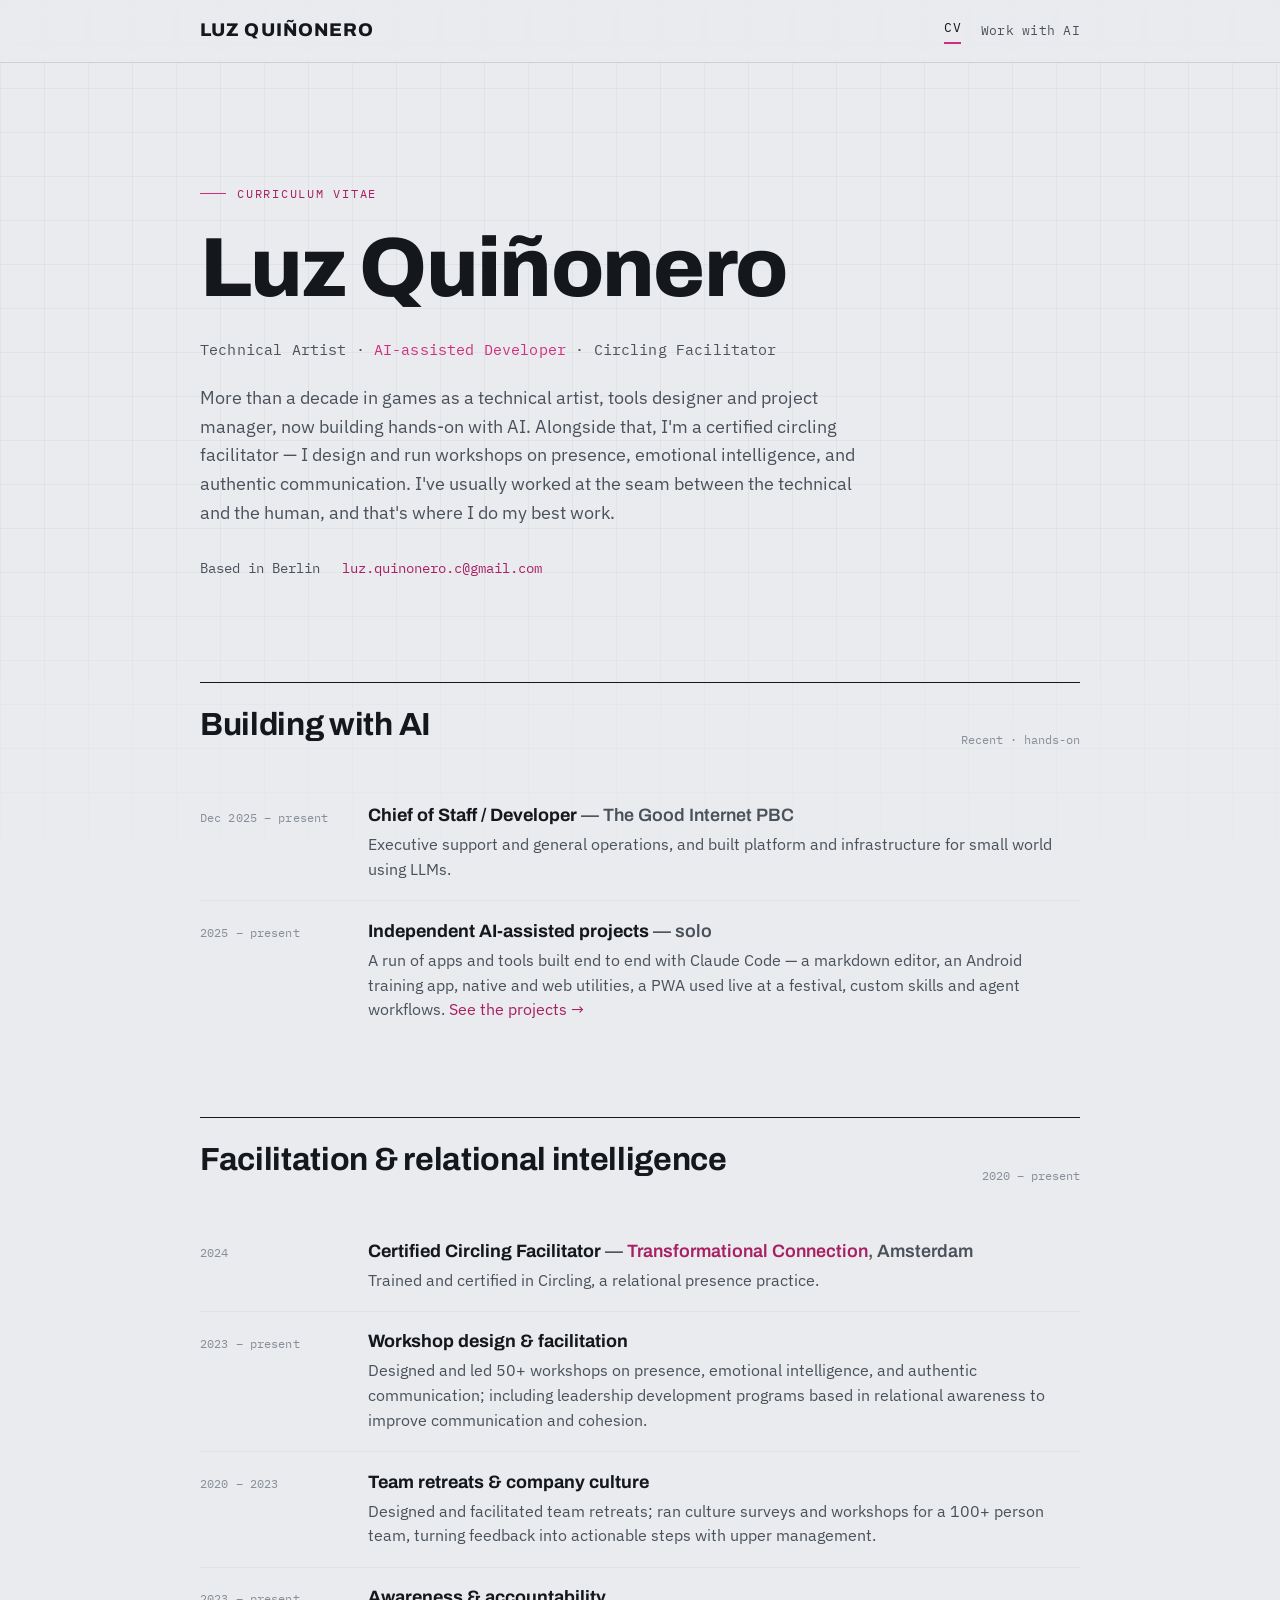
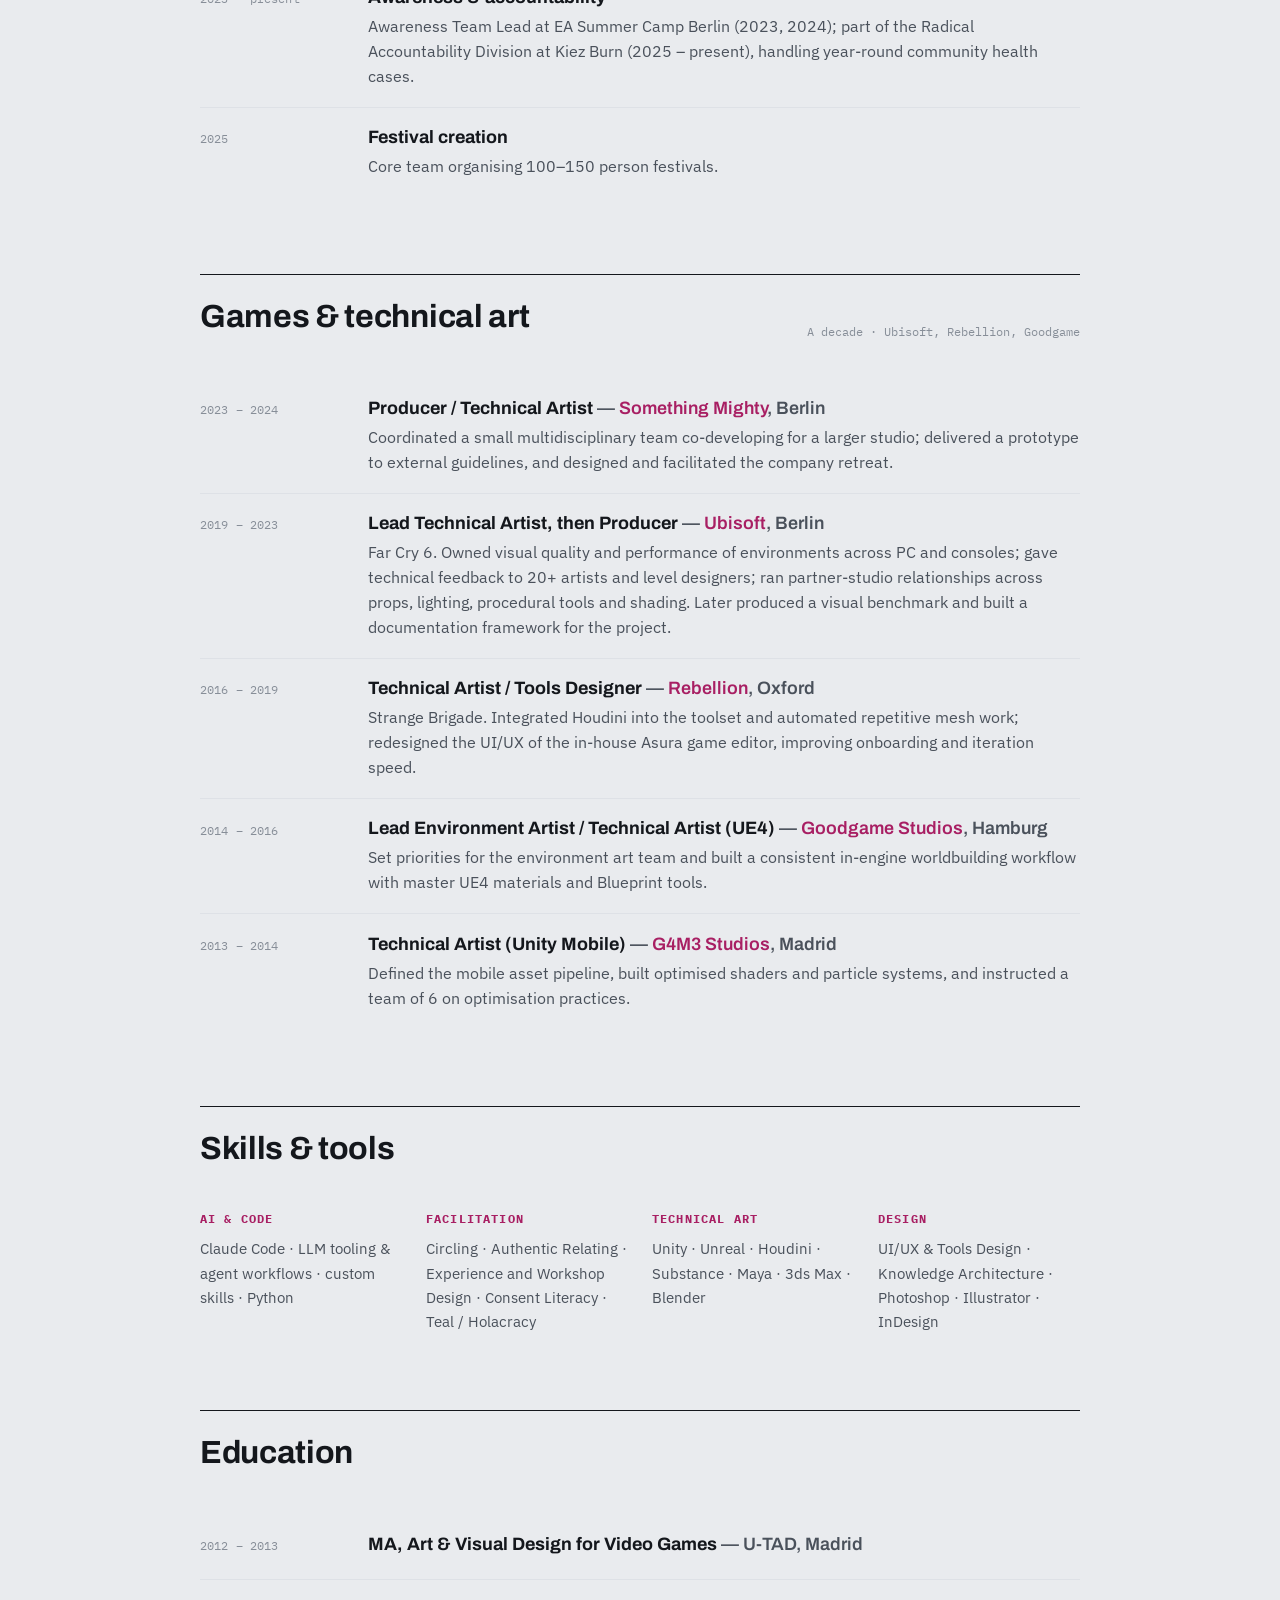
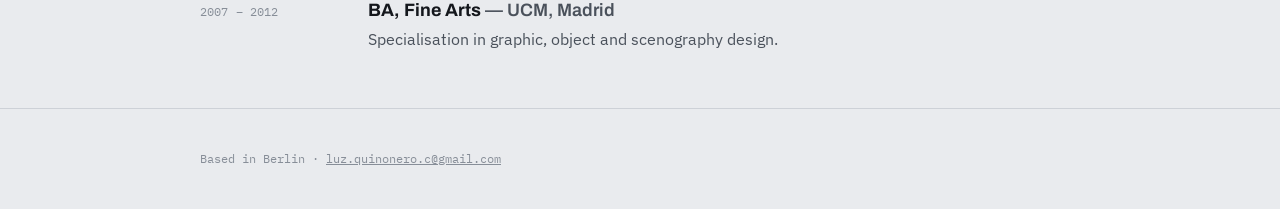
==== cv.html @ e8107a55 "CV: drop redundant hero 'See the work' link Header nav already links to the work page; keep only the" ====
<!DOCTYPE html>
<html lang="en">
<head>
  <meta charset="UTF-8" />
  <meta name="viewport" content="width=device-width, initial-scale=1.0" />
  <title>Luz Quiñonero — CV</title>
  <meta name="description" content="Luz Quiñonero — technical artist, AI-assisted developer, and circling facilitator. A decade in games, now building with AI." />
  <link rel="preconnect" href="https://fonts.googleapis.com" />
  <link rel="preconnect" href="https://fonts.gstatic.com" crossorigin />
  <link href="https://fonts.googleapis.com/css2?family=Archivo:wght@600;700;800&family=IBM+Plex+Mono:wght@400;500&family=IBM+Plex+Sans:wght@400;500;600&display=swap" rel="stylesheet" />
  <link rel="stylesheet" href="css/styles.css" />
</head>
<body class="cv-page">
  <div class="grid-overlay" aria-hidden="true"></div>

  <header class="site-header">
    <div class="wrap header-inner">
      <a class="wordmark" href="index.html">Luz Quiñonero</a>
      <nav class="nav" aria-label="Primary">
        <a href="cv.html" aria-current="page">CV</a>
        <a href="index.html">Work with AI</a>
      </nav>
    </div>
  </header>

  <main id="top">
    <!-- HERO -->
    <section class="hero wrap">
      <p class="eyebrow">Curriculum vitae</p>
      <h1 class="hero-title">Luz Quiñonero</h1>
      <p class="cv-role">
        Technical Artist · <span class="hero-accent">AI-assisted Developer</span> · Circling Facilitator
      </p>
      <p class="hero-lede">
        More than a decade in games as a technical artist, tools designer and
        project manager, now building hands-on with AI. Alongside that, I'm a
        certified circling facilitator — I design and run workshops on presence,
        emotional intelligence, and authentic communication. I've usually worked
        at the seam between the technical and the human, and that's where I do my
        best work.
      </p>
      <div class="cv-contact">
        <span>Based in Berlin</span>
        <a href="mailto:luz.quinonero.c@gmail.com">luz.quinonero.c@gmail.com</a>
      </div>
    </section>

    <!-- BUILDING WITH AI -->
    <section class="cv-section wrap">
      <div class="work-head">
        <h2 class="section-title">Building with AI</h2>
        <p class="section-note">Recent · hands-on</p>
      </div>
      <div class="cv-entries">
        <div class="cv-entry">
          <div class="cv-when">Dec 2025 – present</div>
          <div class="cv-what">
            <h3>Chief of Staff / Developer <span class="cv-org">— The Good Internet PBC</span></h3>
            <p>
              Executive support and general operations, and built platform and
              infrastructure for small world using LLMs.
            </p>
          </div>
        </div>
        <div class="cv-entry">
          <div class="cv-when">2025 – present</div>
          <div class="cv-what">
            <h3>Independent AI-assisted projects <span class="cv-org">— solo</span></h3>
            <p>
              A run of apps and tools built end to end with Claude Code — a
              markdown editor, an Android training app, native and web utilities,
              a PWA used live at a festival, custom skills and agent workflows.
              <a href="index.html">See the projects →</a>
            </p>
          </div>
        </div>
      </div>
    </section>

    <!-- FACILITATION -->
    <section class="cv-section wrap">
      <div class="work-head">
        <h2 class="section-title">Facilitation &amp; relational intelligence</h2>
        <p class="section-note">2020 – present</p>
      </div>
      <div class="cv-entries">
        <div class="cv-entry">
          <div class="cv-when">2024</div>
          <div class="cv-what">
            <h3>Certified Circling Facilitator <span class="cv-org">— <a href="https://www.transformationalconnection.com/" target="_blank" rel="noopener">Transformational Connection</a>, Amsterdam</span></h3>
            <p>Trained and certified in Circling, a relational presence practice.</p>
          </div>
        </div>
        <div class="cv-entry">
          <div class="cv-when">2023 – present</div>
          <div class="cv-what">
            <h3>Workshop design &amp; facilitation</h3>
            <p>
              Designed and led 50+ workshops on presence, emotional intelligence,
              and authentic communication; including leadership development programs
              based in relational awareness to improve communication and cohesion.
            </p>
          </div>
        </div>
        <div class="cv-entry">
          <div class="cv-when">2020 – 2023</div>
          <div class="cv-what">
            <h3>Team retreats &amp; company culture</h3>
            <p>
              Designed and facilitated team retreats; ran culture surveys and
              workshops for a 100+ person team, turning feedback into actionable
              steps with upper management.
            </p>
          </div>
        </div>
        <div class="cv-entry">
          <div class="cv-when">2023 – present</div>
          <div class="cv-what">
            <h3>Awareness &amp; accountability</h3>
            <p>
              Awareness Team Lead at EA Summer Camp Berlin (2023, 2024); part of
              the Radical Accountability Division at Kiez Burn (2025 – present),
              handling year-round community health cases.
            </p>
          </div>
        </div>
        <div class="cv-entry">
          <div class="cv-when">2025</div>
          <div class="cv-what">
            <h3>Festival creation</h3>
            <p>Core team organising 100–150 person festivals.</p>
          </div>
        </div>
      </div>
    </section>

    <!-- GAMES & TECHNICAL ART -->
    <section class="cv-section wrap">
      <div class="work-head">
        <h2 class="section-title">Games &amp; technical art</h2>
        <p class="section-note">A decade · Ubisoft, Rebellion, Goodgame</p>
      </div>
      <div class="cv-entries">
        <div class="cv-entry">
          <div class="cv-when">2023 – 2024</div>
          <div class="cv-what">
            <h3>Producer / Technical Artist <span class="cv-org">— <a href="https://www.somethingmighty.com/" target="_blank" rel="noopener">Something Mighty</a>, Berlin</span></h3>
            <p>
              Coordinated a small multidisciplinary team co-developing for a larger
              studio; delivered a prototype to external guidelines, and designed and
              facilitated the company retreat.
            </p>
          </div>
        </div>
        <div class="cv-entry">
          <div class="cv-when">2019 – 2023</div>
          <div class="cv-what">
            <h3>Lead Technical Artist, then Producer <span class="cv-org">— <a href="https://www.ubisoft.com/de-de/company/careers/locations/germany/berlin" target="_blank" rel="noopener">Ubisoft</a>, Berlin</span></h3>
            <p>
              Far Cry 6. Owned visual quality and performance of environments across
              PC and consoles; gave technical feedback to 20+ artists and level
              designers; ran partner-studio relationships across props, lighting,
              procedural tools and shading. Later produced a visual benchmark and
              built a documentation framework for the project.
            </p>
          </div>
        </div>
        <div class="cv-entry">
          <div class="cv-when">2016 – 2019</div>
          <div class="cv-what">
            <h3>Technical Artist / Tools Designer <span class="cv-org">— <a href="https://rebellion.com/" target="_blank" rel="noopener">Rebellion</a>, Oxford</span></h3>
            <p>
              Strange Brigade. Integrated Houdini into the toolset and automated
              repetitive mesh work; redesigned the UI/UX of the in-house Asura game
              editor, improving onboarding and iteration speed.
            </p>
          </div>
        </div>
        <div class="cv-entry">
          <div class="cv-when">2014 – 2016</div>
          <div class="cv-what">
            <h3>Lead Environment Artist / Technical Artist (UE4) <span class="cv-org">— <a href="https://goodgamestudios.com/" target="_blank" rel="noopener">Goodgame Studios</a>, Hamburg</span></h3>
            <p>
              Set priorities for the environment art team and built a consistent
              in-engine worldbuilding workflow with master UE4 materials and
              Blueprint tools.
            </p>
          </div>
        </div>
        <div class="cv-entry">
          <div class="cv-when">2013 – 2014</div>
          <div class="cv-what">
            <h3>Technical Artist (Unity Mobile) <span class="cv-org">— <a href="https://www.youtube.com/user/G4M3Studios" target="_blank" rel="noopener">G4M3 Studios</a>, Madrid</span></h3>
            <p>
              Defined the mobile asset pipeline, built optimised shaders and particle
              systems, and instructed a team of 6 on optimisation practices.
            </p>
          </div>
        </div>
      </div>
    </section>

    <!-- SKILLS -->
    <section class="cv-section wrap">
      <div class="work-head">
        <h2 class="section-title">Skills &amp; tools</h2>
      </div>
      <div class="cv-skills">
        <div class="cv-skill">
          <h4>AI &amp; code</h4>
          <p>Claude Code · LLM tooling &amp; agent workflows · custom skills · Python</p>
        </div>
        <div class="cv-skill">
          <h4>Facilitation</h4>
          <p>Circling · Authentic Relating · Experience and Workshop Design · Consent Literacy · Teal / Holacracy</p>
        </div>
        <div class="cv-skill">
          <h4>Technical art</h4>
          <p>Unity · Unreal · Houdini · Substance · Maya · 3ds Max · Blender</p>
        </div>
        <div class="cv-skill">
          <h4>Design</h4>
          <p>UI/UX &amp; Tools Design · Knowledge Architecture · Photoshop · Illustrator · InDesign</p>
        </div>
      </div>
    </section>

    <!-- EDUCATION -->
    <section class="cv-section wrap">
      <div class="work-head">
        <h2 class="section-title">Education</h2>
      </div>
      <div class="cv-entries">
        <div class="cv-entry">
          <div class="cv-when">2012 – 2013</div>
          <div class="cv-what">
            <h3>MA, Art &amp; Visual Design for Video Games <span class="cv-org">— U-TAD, Madrid</span></h3>
          </div>
        </div>
        <div class="cv-entry">
          <div class="cv-when">2007 – 2012</div>
          <div class="cv-what">
            <h3>BA, Fine Arts <span class="cv-org">— UCM, Madrid</span></h3>
            <p>Specialisation in graphic, object and scenography design.</p>
          </div>
        </div>
      </div>
    </section>
  </main>

  <footer class="site-footer">
    <div class="wrap footer-inner">
      <p>Based in Berlin · <a href="mailto:luz.quinonero.c@gmail.com">luz.quinonero.c@gmail.com</a></p>
    </div>
  </footer>
</body>
</html>
---- css/styles.css ----
/* =========================================================
   Luz — AI-assisted projects portfolio
   Direction: "Workbench / Viewport"
   Signature: missing-texture checkerboard = screenshot not loaded
   ========================================================= */

:root {
  /* Palette — cool graphite + paper, tamed viewport magenta */
  --canvas:      #E9EBEE;  /* cool light gray, deliberately not cream */
  --panel:       #FFFFFF;
  --ink:         #14171C;  /* near-black graphite */
  --ink-soft:    #4A515B;
  --ink-faint:   #878E98;
  --line:        #CDD1D7;
  --line-soft:   #DEE1E6;

  --accent:      #CF2E7F;  /* viewport / missing-texture magenta, tamed */
  --accent-deep: #A81F63;
  --teal:        #0E8F86;  /* channel-debug teal, used sparingly */
  --amber:       #B06A00;

  /* Missing-texture checker tones */
  --checker-a:   #14171C;
  --checker-b:   #CF2E7F;
  --checker-a2:  #14171C;
  --checker-b2:  #0E8F86;

  /* Type */
  --display: "Archivo", system-ui, sans-serif;
  --body:    "IBM Plex Sans", system-ui, sans-serif;
  --mono:    "IBM Plex Mono", ui-monospace, monospace;

  --maxw: 1200px;
  --gap: clamp(1.25rem, 3vw, 2.25rem);
}

/* ---------- reset-ish ---------- */
*, *::before, *::after { box-sizing: border-box; }
html { -webkit-text-size-adjust: 100%; }
body {
  margin: 0;
  background: var(--canvas);
  color: var(--ink);
  font-family: var(--body);
  font-size: 17px;
  line-height: 1.6;
  -webkit-font-smoothing: antialiased;
  text-rendering: optimizeLegibility;
  position: relative;
}
img { max-width: 100%; display: block; }
a { color: inherit; }

.wrap { width: min(100% - 2.5rem, var(--maxw)); margin-inline: auto; }

/* ---------- cross-page view transitions (L2 width morph) ---------- */
@view-transition { navigation: auto; }

/* <main> carries the content-column width (1200 Showcase / 880 CV) so the
   layout narrows between pages. We morph the header row and the hero — both
   modest, in-viewport elements — rather than the page-tall <main>, whose
   oversized snapshot causes a flash. Everything else cross-fades. */
main {
  width: min(100% - 2.5rem, var(--maxw));
  margin-inline: auto;
}
main .wrap { width: 100%; }
.header-inner { view-transition-name: header-inner; }
.hero { view-transition-name: hero; }

::view-transition-group(hero),
::view-transition-group(header-inner) {
  animation-duration: 0.5s;
  animation-timing-function: cubic-bezier(0.22, 0.61, 0.36, 1);
}
::view-transition-old(root),
::view-transition-new(root) { animation-duration: 0.5s; }

@media (prefers-reduced-motion: reduce) {
  ::view-transition-group(*),
  ::view-transition-old(*),
  ::view-transition-new(*) { animation: none !important; }
}

/* Faint blueprint grid behind everything */
.grid-overlay {
  position: fixed;
  inset: 0;
  pointer-events: none;
  z-index: 0;
  background-image:
    linear-gradient(to right, rgba(20,23,28,0.035) 1px, transparent 1px),
    linear-gradient(to bottom, rgba(20,23,28,0.035) 1px, transparent 1px);
  background-size: 44px 44px;
  mask-image: linear-gradient(to bottom, black, black 60%, transparent);
}
body > * { position: relative; z-index: 1; }

/* ---------- header ---------- */
.site-header {
  border-bottom: 1px solid var(--line);
  background: color-mix(in srgb, var(--canvas) 82%, transparent);
  backdrop-filter: blur(6px);
  position: sticky; top: 0; z-index: 50;
}
.header-inner {
  display: flex; align-items: center; justify-content: space-between;
  height: 62px;
}
.wordmark {
  display: inline-flex; align-items: center; gap: 0.55rem;
  font-family: var(--display); font-weight: 800; font-size: 1.15rem;
  letter-spacing: 0.06em; text-transform: uppercase; text-decoration: none;
}
.nav { display: flex; align-items: center; gap: 1.25rem; }
.nav a {
  font-family: var(--mono); font-size: 0.8rem; text-decoration: none;
  color: var(--ink-soft); letter-spacing: 0.02em;
}
.nav a:hover { color: var(--accent); }
.nav a[aria-current="page"] {
  color: var(--ink);
  border-bottom: 2px solid var(--accent);
  padding-bottom: 3px;
}
.nav-meta {
  font-family: var(--mono); font-size: 0.72rem; color: var(--ink-faint);
  border-left: 1px solid var(--line); padding-left: 1.25rem;
}

/* ---------- hero ---------- */
.hero { padding: clamp(3.5rem, 9vw, 7rem) 0 clamp(2.5rem, 6vw, 4rem); }
.eyebrow {
  font-family: var(--mono); font-size: 0.78rem; letter-spacing: 0.14em;
  text-transform: uppercase; color: var(--accent-deep);
  margin: 0 0 1.4rem;
  display: inline-flex; align-items: center;
}
.eyebrow::before {
  content: ""; width: 26px; height: 1px; background: var(--accent);
  margin-right: 0.7rem;
}
.hero-title {
  font-family: var(--display); font-weight: 800;
  font-size: clamp(2.6rem, 7.5vw, 5.25rem);
  line-height: 1.02; letter-spacing: -0.02em;
  margin: 0 0 1.6rem; max-width: 16ch;
}
.hero-accent { color: var(--accent); }
.hero-lede {
  max-width: 60ch; font-size: 1.12rem; color: var(--ink-soft);
  margin: 0;
}

/* ---------- work section ---------- */
.work { padding: clamp(2rem, 5vw, 3.5rem) 0 clamp(4rem, 9vw, 7rem); }
.work-head {
  display: flex; align-items: flex-end; justify-content: space-between;
  gap: 1rem; flex-wrap: wrap;
  border-top: 1px solid var(--ink); padding-top: 1rem; margin-bottom: 2.25rem;
}
.cards + .work-head,
.cards--wide + .work-head { margin-top: clamp(3rem, 6vw, 5rem); }
.section-title {
  font-family: var(--display); font-weight: 700;
  font-size: clamp(1.5rem, 3vw, 2rem); letter-spacing: -0.01em; margin: 0;
}
.section-note {
  font-family: var(--mono); font-size: 0.74rem; color: var(--ink-faint);
  display: inline-flex; align-items: center; gap: 0.5rem; margin: 0;
}
.cards {
  display: grid;
  grid-template-columns: repeat(auto-fill, minmax(300px, 1fr));
  gap: var(--gap);
}

/* ---------- card ---------- */
.card {
  background: var(--panel);
  border: 1px solid var(--line);
  border-radius: 10px;
  overflow: hidden;
  display: flex; flex-direction: column;
  transition: transform 160ms ease, box-shadow 160ms ease, border-color 160ms ease;
}
.card:hover {
  transform: translateY(-3px);
  border-color: var(--accent);
  box-shadow: 0 14px 34px -18px rgba(20,23,28,0.4);
}

/* Missing-texture placeholder = the signature */
.card-media {
  position: relative;
  display: block; aspect-ratio: 16 / 10; text-decoration: none;
  background:
    repeating-conic-gradient(var(--checker-a) 0% 25%, var(--checker-b) 0% 50%)
    50% / 46px 46px;
  border-bottom: 1px solid var(--line);
}
.card-media.media--alt {
  background:
    repeating-conic-gradient(var(--checker-a2) 0% 25%, var(--checker-b2) 0% 50%)
    50% / 46px 46px;
}
/* real media sits over the checker fallback, cropped to a uniform frame */
.card-video {
  position: absolute; inset: 0;
  width: 100%; height: 100%;
  object-fit: cover; object-position: center top;
  display: block; background: var(--ink);
}
.card-index {
  position: absolute; top: 0.7rem; left: 0.85rem;
  font-family: var(--mono); font-size: 0.85rem; font-weight: 500;
  color: #fff; background: rgba(20,23,28,0.55);
  padding: 0.15rem 0.5rem; border-radius: 4px; letter-spacing: 0.05em;
  backdrop-filter: blur(2px);
}
/* ---- passcode-gated walkthrough (public screenshot + on-demand unlock) ---- */
.gate-trigger {
  position: absolute; z-index: 3; bottom: 0.7rem; right: 0.85rem;
  display: inline-flex; align-items: center; gap: 0.35rem;
  font-family: var(--mono); font-size: 0.68rem; letter-spacing: 0.04em;
  color: #fff; background: rgba(20, 23, 28, 0.68); cursor: pointer;
  border: 1px solid rgba(255, 255, 255, 0.25); border-radius: 999px;
  padding: 0.3rem 0.62rem;
}
.gate-trigger:hover { background: var(--accent); border-color: transparent; }
.gate-trigger[hidden] { display: none; }
.card-media.gate-open::before {
  content: ""; position: absolute; inset: 0; z-index: 2;
  background: rgba(20, 23, 28, 0.74); backdrop-filter: blur(2px);
}
.gate-form {
  position: absolute; inset: 0; z-index: 3;
  display: flex; flex-direction: column; align-items: center; justify-content: center;
  gap: 0.55rem; padding: 1rem; text-align: center;
}
.gate-form[hidden] { display: none; }
.gate-label {
  font-family: var(--mono); font-size: 0.7rem; letter-spacing: 0.12em;
  text-transform: uppercase; color: #fff;
}
.gate-row { display: flex; gap: 0.4rem; }
.gate-input {
  font-family: var(--mono); font-size: 0.85rem;
  padding: 0.5rem 0.6rem; width: 148px;
  border: 1px solid rgba(255, 255, 255, 0.45); border-radius: 6px;
  background: rgba(255, 255, 255, 0.95); color: var(--ink);
}
.gate-input:focus-visible { outline: 2px solid var(--accent); outline-offset: 2px; }
.gate-btn {
  font-family: var(--mono); font-size: 0.72rem; letter-spacing: 0.06em;
  text-transform: uppercase; cursor: pointer;
  padding: 0.5rem 0.75rem; border: 0; border-radius: 6px;
  background: var(--accent); color: #fff;
}
.gate-btn:hover { background: var(--accent-deep); }
.gate-form.is-busy { opacity: 0.6; pointer-events: none; }
.gate-error {
  margin: 0; min-height: 1em;
  font-family: var(--mono); font-size: 0.7rem; color: #ffd3e4;
}

.card-body {
  padding: 1.35rem 1.4rem 1.5rem;
  display: flex; flex-direction: column; gap: 0.9rem; flex: 1;
}
.card-titlerow {
  display: flex; align-items: baseline; justify-content: space-between; gap: 0.75rem;
}
.card-title {
  font-family: var(--display); font-weight: 700; font-size: 1.4rem;
  letter-spacing: -0.01em; margin: 0;
}
.card-problem { margin: 0; color: var(--ink-soft); font-size: 0.98rem; }

/* status tag */
.status {
  font-family: var(--mono); font-size: 0.66rem; text-transform: uppercase;
  letter-spacing: 0.08em; white-space: nowrap;
  padding: 0.22rem 0.5rem; border-radius: 999px; border: 1px solid;
}
.status--shipped  { color: var(--teal);   border-color: color-mix(in srgb, var(--teal) 45%, transparent); background: color-mix(in srgb, var(--teal) 8%, transparent); }
.status--active   { color: var(--accent); border-color: color-mix(in srgb, var(--accent) 45%, transparent); background: color-mix(in srgb, var(--accent) 8%, transparent); }
.status--archived { color: var(--ink-faint); border-color: var(--line); background: transparent; }

/* spec sheet */
.specsheet {
  margin: 0.15rem 0 0; padding: 0.9rem 0 0; border-top: 1px solid var(--line-soft);
  display: grid; gap: 0.5rem;
}
.specsheet > div {
  display: grid; grid-template-columns: 5.5rem 1fr; gap: 0.75rem; align-items: baseline;
}
.specsheet dt {
  font-family: var(--mono); font-size: 0.68rem; text-transform: uppercase;
  letter-spacing: 0.08em; color: var(--ink-faint);
}
.specsheet dd {
  margin: 0; font-size: 0.9rem; color: var(--ink);
  font-family: var(--mono); font-weight: 400;
}
.specsheet a { color: var(--accent-deep); text-decoration: none; font-weight: 500; }
.specsheet a:hover { text-decoration: underline; }
.muted { color: var(--ink-faint); }

/* AI note — the differentiator field */
.ai-note {
  margin: auto 0 0; padding: 1rem 1.1rem;
  background: color-mix(in srgb, var(--accent) 5%, var(--panel));
  border: 1px solid color-mix(in srgb, var(--accent) 22%, transparent);
  border-radius: 8px; font-size: 0.9rem; color: var(--ink-soft);
}
.ai-label {
  display: block; font-family: var(--mono); font-size: 0.66rem;
  text-transform: uppercase; letter-spacing: 0.1em; color: var(--accent-deep);
  margin-bottom: 0.4rem;
}

/* ---------- footer ---------- */
.site-footer { border-top: 1px solid var(--line); padding: 2.5rem 0; }
.footer-inner {
  display: flex; align-items: center; gap: 0.85rem;
  font-family: var(--mono); font-size: 0.78rem; color: var(--ink-faint);
}
.footer-inner p { margin: 0; }

/* ---------- closing catch-all card ---------- */
.card--more {
  grid-column: span 2;
  align-self: start;
  background: color-mix(in srgb, var(--accent) 6%, var(--panel));
  border-color: color-mix(in srgb, var(--accent) 28%, transparent);
}
@media (max-width: 700px) { .card--more { grid-column: auto; } }
.card--more:hover { transform: none; box-shadow: none; border-color: color-mix(in srgb, var(--accent) 28%, transparent); }
.more-inner {
  padding: clamp(1.6rem, 4vw, 2.5rem);
  display: grid; grid-template-columns: minmax(180px, 0.85fr) 2fr;
  gap: clamp(1rem, 3.5vw, 3rem); align-items: center;
}
.more-head { display: flex; align-items: center; gap: 0.7rem; }
.more-text {
  margin: 0; max-width: 62ch;
  font-size: 1.05rem; color: var(--ink-soft);
}
.more-text > * { margin: 0; }
.more-lead { margin-bottom: 0.8rem; }
.more-list {
  list-style: none; padding: 0; margin: 0 0 0.8rem;
  display: grid; gap: 0.4rem;
}
.more-list li {
  position: relative; padding-left: 1.15rem;
  color: var(--ink); font-weight: 500;
}
.more-list li::before {
  content: ""; position: absolute; left: 0; top: 0.6em;
  width: 6px; height: 6px; border-radius: 2px; background: var(--accent);
}
.more-listlabel { margin-bottom: 0.6rem; color: var(--ink-soft); }
@media (max-width: 680px) {
  .more-inner { grid-template-columns: 1fr; gap: 1.1rem; }
}

/* ---------- wide (horizontal) card variant — trial page ---------- */
.cards--wide { display: flex; flex-direction: column; gap: clamp(1.5rem, 3vw, 2.5rem); }
.wcard {
  background: var(--panel); border: 1px solid var(--line); border-radius: 12px;
  overflow: hidden; min-height: 340px;
  display: grid; grid-template-columns: 1fr 1.9fr; align-items: stretch;
  transition: border-color 160ms ease, box-shadow 160ms ease;
}
.wcard:hover { border-color: var(--accent); box-shadow: 0 16px 40px -20px rgba(20,23,28,0.42); }
.wcard:nth-child(even) { grid-template-columns: 1.9fr 1fr; }
.wcard:nth-child(even) .card-media { order: -1; }
.wcard-body {
  padding: clamp(1.5rem, 3vw, 2.6rem);
  display: flex; flex-direction: column; gap: 0.9rem; justify-content: center;
}
.wcard .card-media { aspect-ratio: auto; height: 100%; border: 0; border-radius: 0; }
.wcard .ai-note { margin: 0.4rem 0 0; }
/* bigger walkthrough/video button in the wide layout */
.wcard .gate-trigger {
  font-size: 0.82rem; letter-spacing: 0.05em;
  padding: 0.6rem 1rem; gap: 0.5rem; border-radius: 8px;
}
.wcard .gate-trigger svg { width: 15px; height: 15px; }
.cards--wide .card--more { align-self: stretch; grid-column: auto; }

@media (max-width: 820px) {
  .wcard, .wcard:nth-child(even) { grid-template-columns: 1fr; min-height: 0; }
  .wcard .card-media,
  .wcard:nth-child(even) .card-media { order: -1; aspect-ratio: 16 / 10; height: auto; }
}

/* ---------- click-to-enlarge affordance ---------- */
.card-media[role="button"] { cursor: zoom-in; }
.card--gated .card-media { cursor: zoom-in; }
.card-media[role="button"]:focus-visible {
  outline: 2px solid var(--accent); outline-offset: 2px;
}
.card-media[role="button"]::after,
.card--gated .card-media::after {
  content: "\2922"; /* ⤢ enlarge */
  position: absolute; top: 0.6rem; right: 0.72rem; z-index: 3;
  width: 1.55rem; height: 1.55rem; border-radius: 5px;
  display: flex; align-items: center; justify-content: center;
  font-size: 0.95rem; line-height: 1;
  color: #fff; background: rgba(20, 23, 28, 0.55);
  opacity: 0; transition: opacity 0.15s ease; pointer-events: none;
}
.card:hover .card-media::after,
.card-media[role="button"]:focus-visible::after { opacity: 1; }
.card-media.gate-open::after { opacity: 0; }

/* ---------- lightbox ---------- */
.lightbox {
  position: fixed; inset: 0; z-index: 200;
  display: flex; align-items: center; justify-content: center;
  padding: clamp(1rem, 4vw, 3rem);
  background: rgba(12, 14, 18, 0.9); backdrop-filter: blur(4px);
}
.lightbox[hidden] { display: none; }
.lightbox-stage {
  max-width: min(1100px, 94vw); max-height: 88vh; display: flex;
}
.lightbox-stage video, .lightbox-stage img {
  max-width: 100%; max-height: 88vh;
  border-radius: 8px; background: #000;
  box-shadow: 0 30px 80px -20px rgba(0, 0, 0, 0.6);
}
.lightbox-close {
  position: absolute; top: 1rem; right: 1rem;
  width: 2.6rem; height: 2.6rem;
  display: flex; align-items: center; justify-content: center;
  border: 0; border-radius: 50%; cursor: pointer;
  background: rgba(255, 255, 255, 0.12); color: #fff;
}
.lightbox-close:hover { background: var(--accent); }
.lightbox-close:focus-visible { outline: 2px solid #fff; outline-offset: 2px; }

/* ---------- CV page ---------- */
/* Narrower content column for readable line length (document-style). */
.cv-page { --maxw: 880px; }
.cv-role {
  font-family: var(--mono); font-size: 0.95rem; color: var(--ink-soft);
  letter-spacing: 0.01em; margin: 0 0 1.4rem;
}
.cv-contact {
  display: flex; flex-wrap: wrap; gap: 0.6rem 1.4rem; margin-top: 1.9rem;
  font-family: var(--mono); font-size: 0.85rem; color: var(--ink-soft);
}
.cv-contact a { color: var(--accent-deep); text-decoration: none; }
.cv-contact a:hover { text-decoration: underline; }

.cv-section { padding: clamp(1.4rem, 3vw, 2.4rem) 0; }
.cv-entries { display: flex; flex-direction: column; }
.cv-entry {
  display: grid; grid-template-columns: 9rem 1fr; gap: 1.5rem;
  padding: 1.15rem 0; border-top: 1px solid var(--line-soft);
}
.cv-entry:first-child { border-top: 0; }
.cv-when {
  font-family: var(--mono); font-size: 0.78rem; color: var(--ink-faint);
  padding-top: 0.2rem; letter-spacing: 0.01em;
}
.cv-what h3 {
  font-family: var(--display); font-weight: 700; font-size: 1.12rem;
  margin: 0 0 0.35rem; line-height: 1.25;
}
.cv-org { color: var(--ink-soft); font-weight: 600; }
.cv-what p { margin: 0; color: var(--ink-soft); font-size: 0.97rem; }
.cv-what a { color: var(--accent-deep); text-decoration: none; white-space: nowrap; }
.cv-what a:hover { text-decoration: underline; }

.cv-skills {
  display: grid; grid-template-columns: repeat(auto-fit, minmax(170px, 1fr));
  gap: 1.5rem;
}
.cv-skill h4 {
  font-family: var(--mono); font-size: 0.72rem; text-transform: uppercase;
  letter-spacing: 0.1em; color: var(--accent-deep); margin: 0 0 0.5rem;
}
.cv-skill p { margin: 0; color: var(--ink-soft); font-size: 0.95rem; }

@media (max-width: 620px) {
  .cv-entry { grid-template-columns: 1fr; gap: 0.3rem; }
  .cv-when { padding-top: 0; }
}

/* ---------- responsive ---------- */
@media (max-width: 760px) {
  .nav-meta { display: none; }
}
@media (max-width: 480px) {
  body { font-size: 16px; }
  .cards { grid-template-columns: 1fr; }
}

/* ---------- a11y ---------- */
a:focus-visible, .card-media:focus-visible {
  outline: 2px solid var(--accent); outline-offset: 3px; border-radius: 4px;
}
@media (prefers-reduced-motion: reduce) {
  * { transition: none !important; scroll-behavior: auto !important; }
}
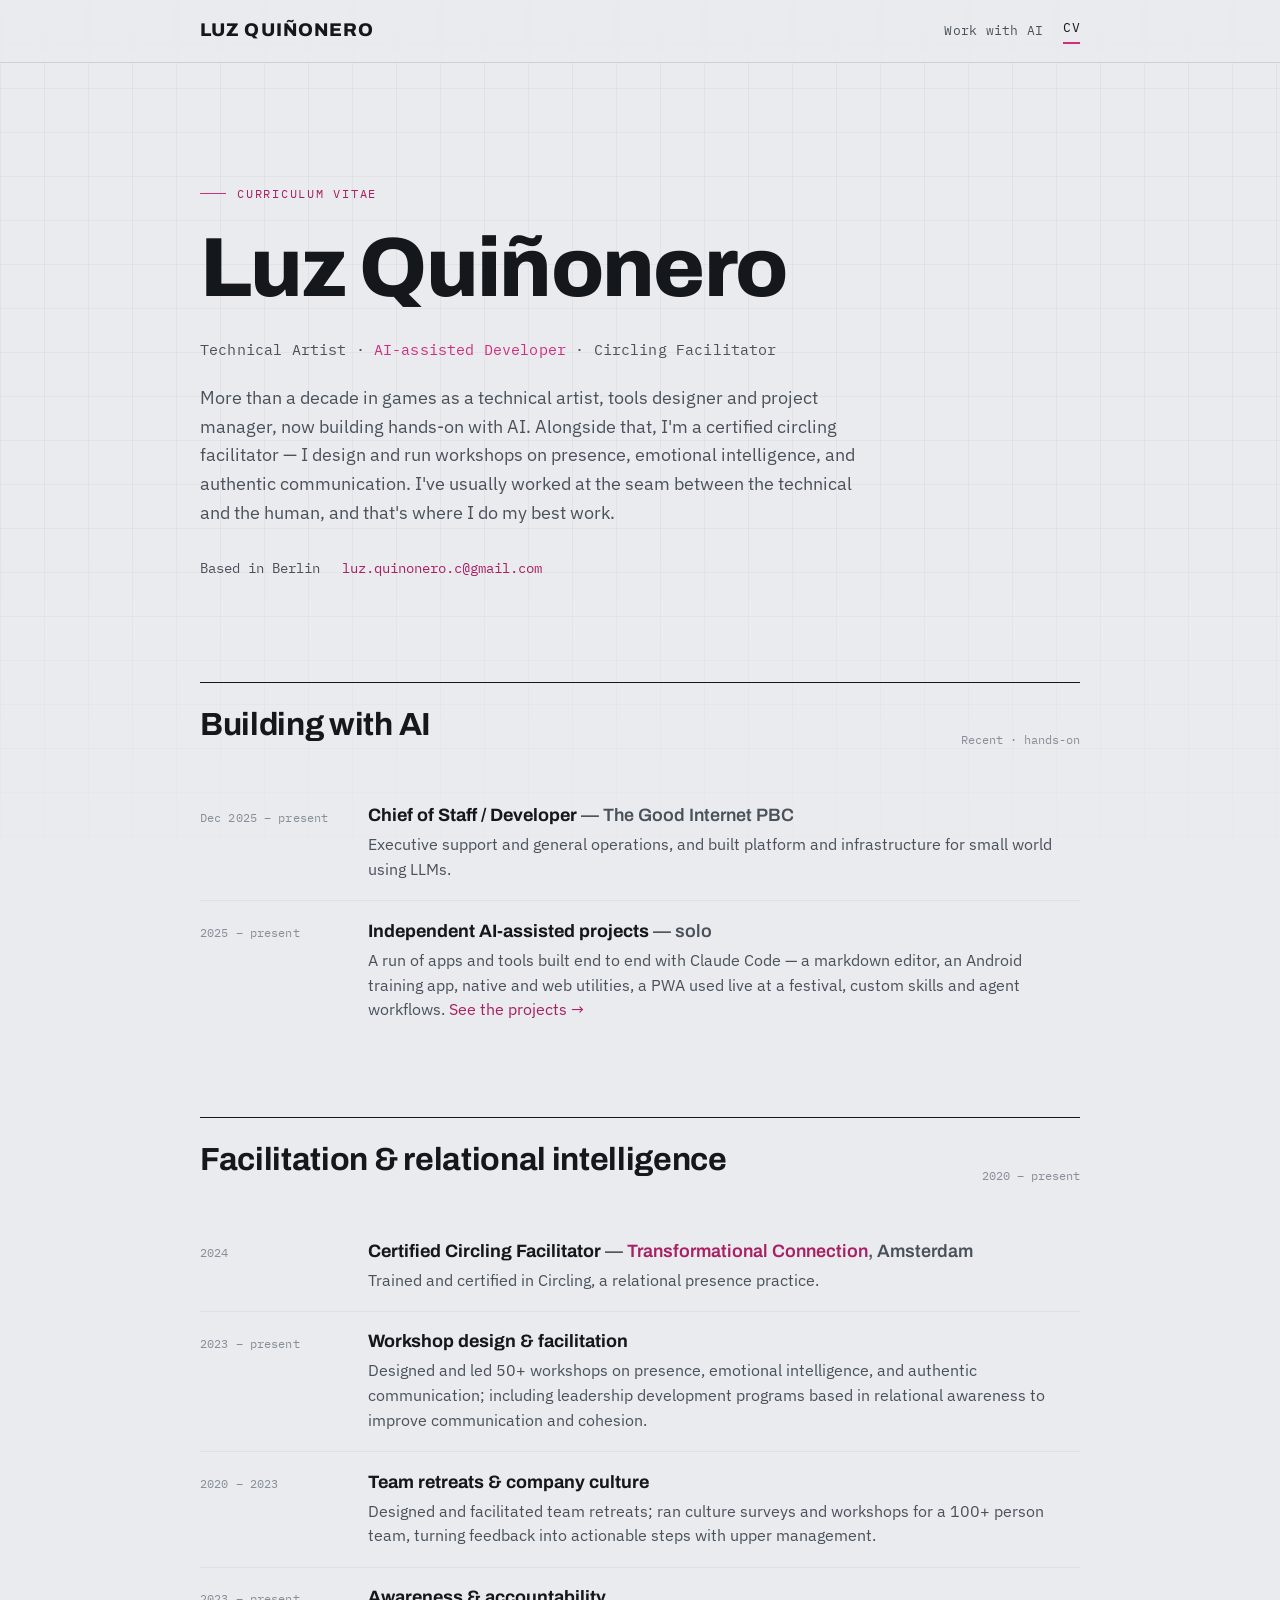
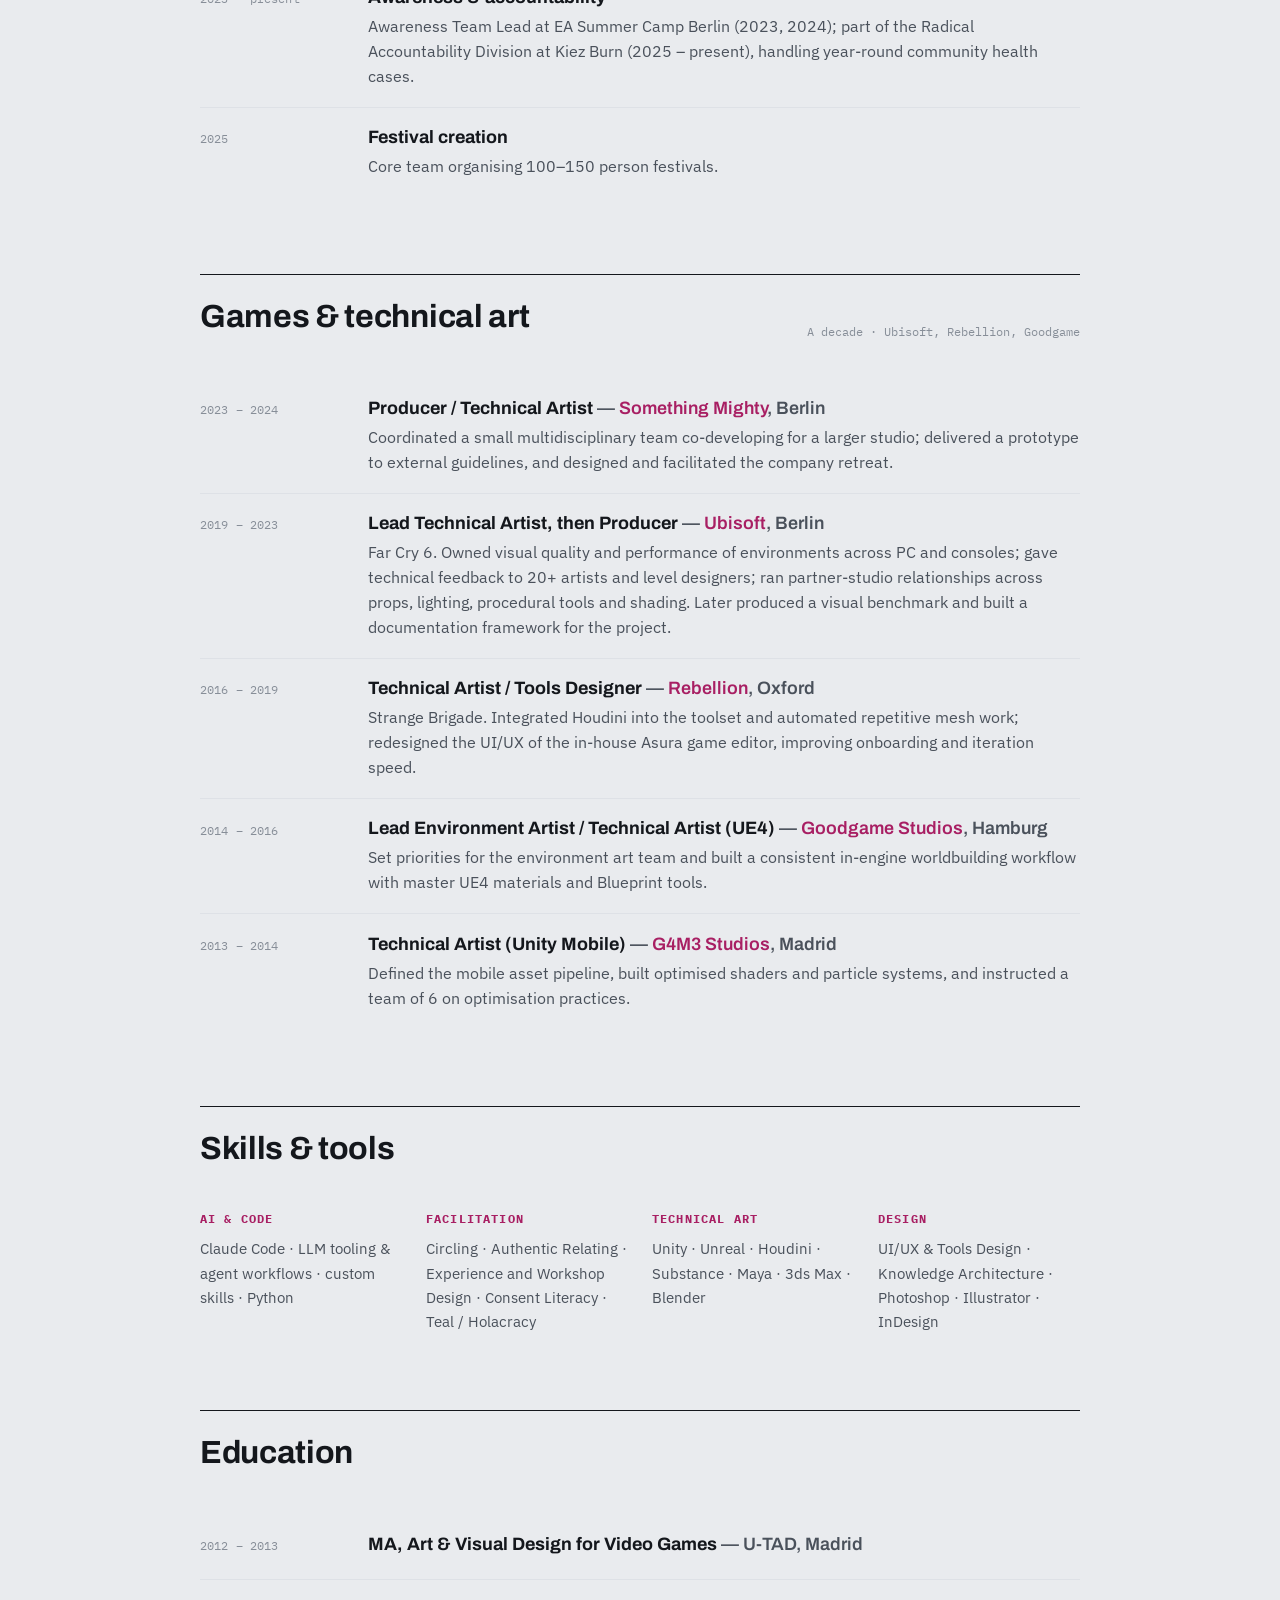
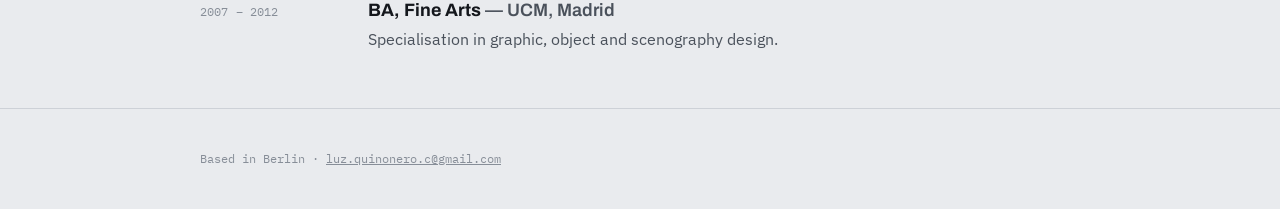
==== commit d2f08bd8: "Swap header nav order to 'Work with AI · CV' on all pages Co-Authored-By: Claude Opus 4.8 (1M contex" ====
--- a/cv.html
+++ b/cv.html
@@ -17,8 +17,8 @@
     <div class="wrap header-inner">
       <a class="wordmark" href="index.html">Luz Quiñonero</a>
       <nav class="nav" aria-label="Primary">
+        <a href="index.html">Work with AI</a>
         <a href="cv.html" aria-current="page">CV</a>
-        <a href="index.html">Work with AI</a>
       </nav>
     </div>
   </header>
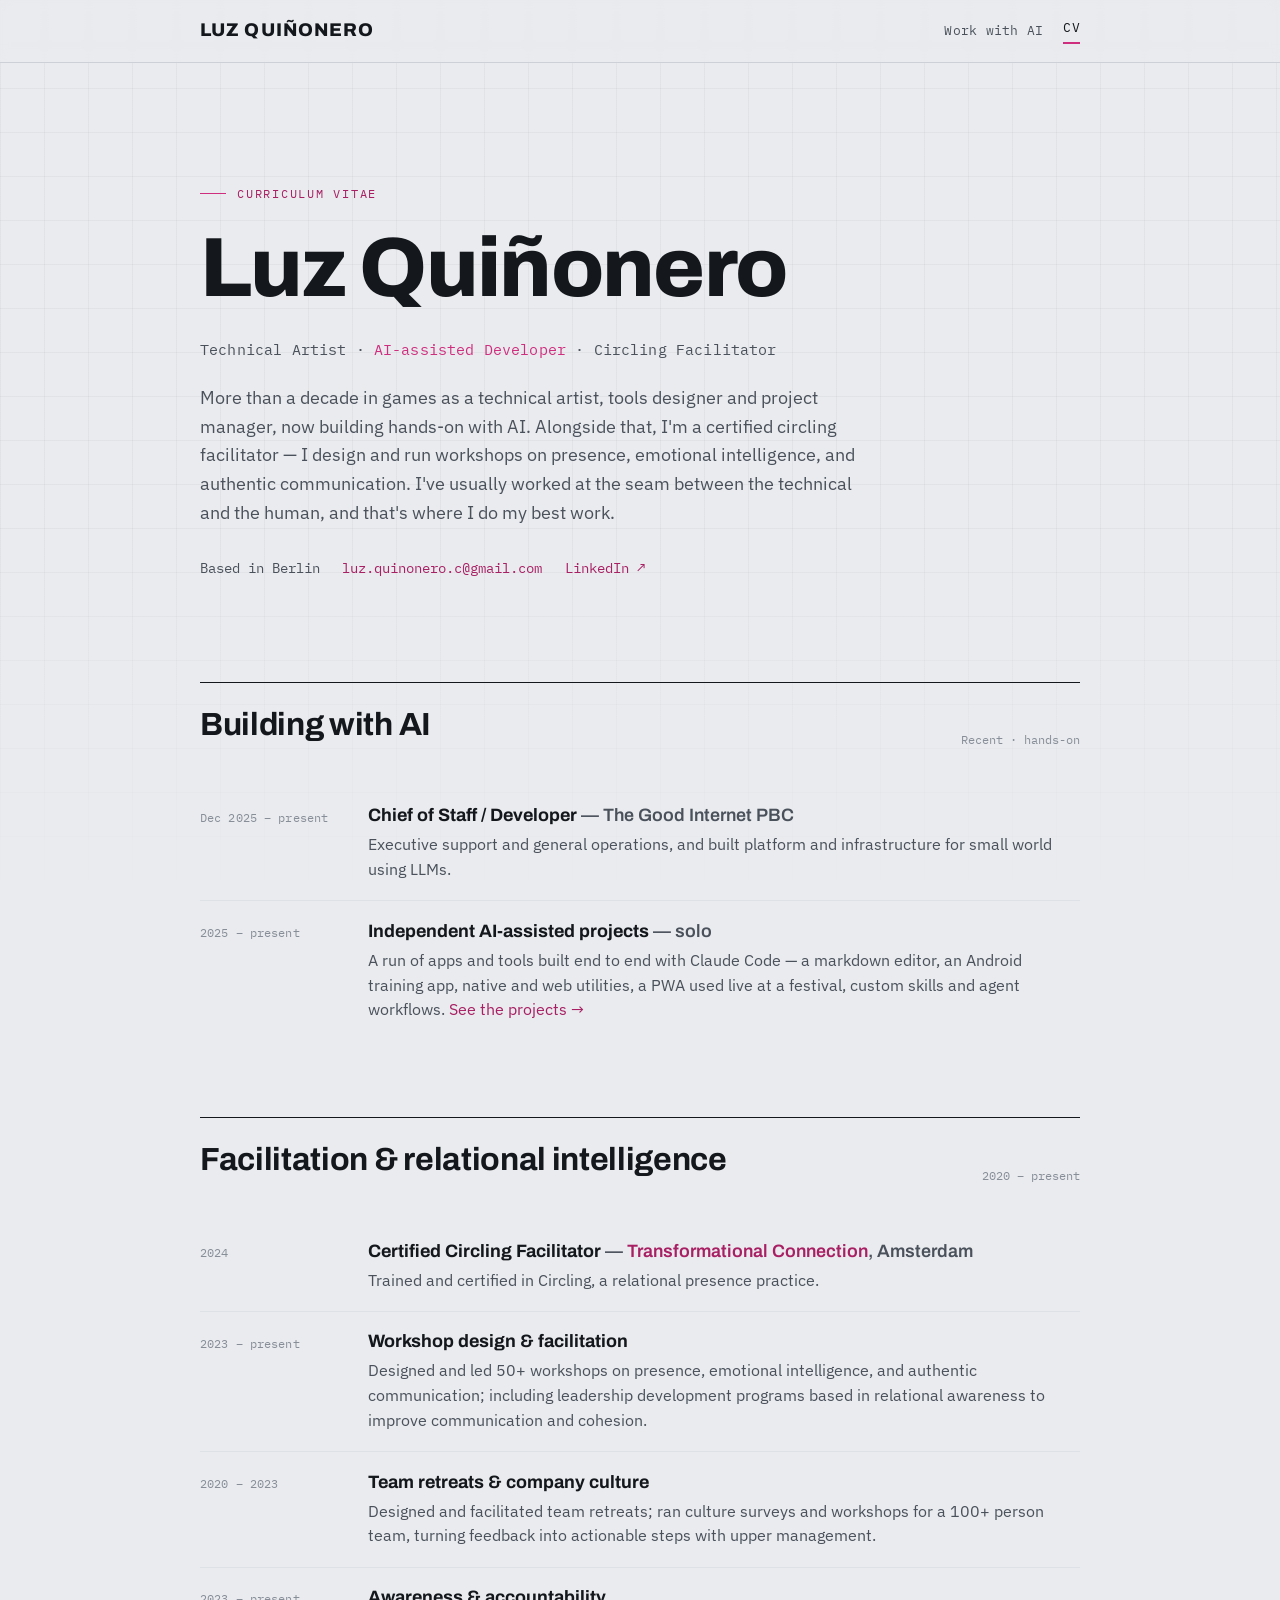
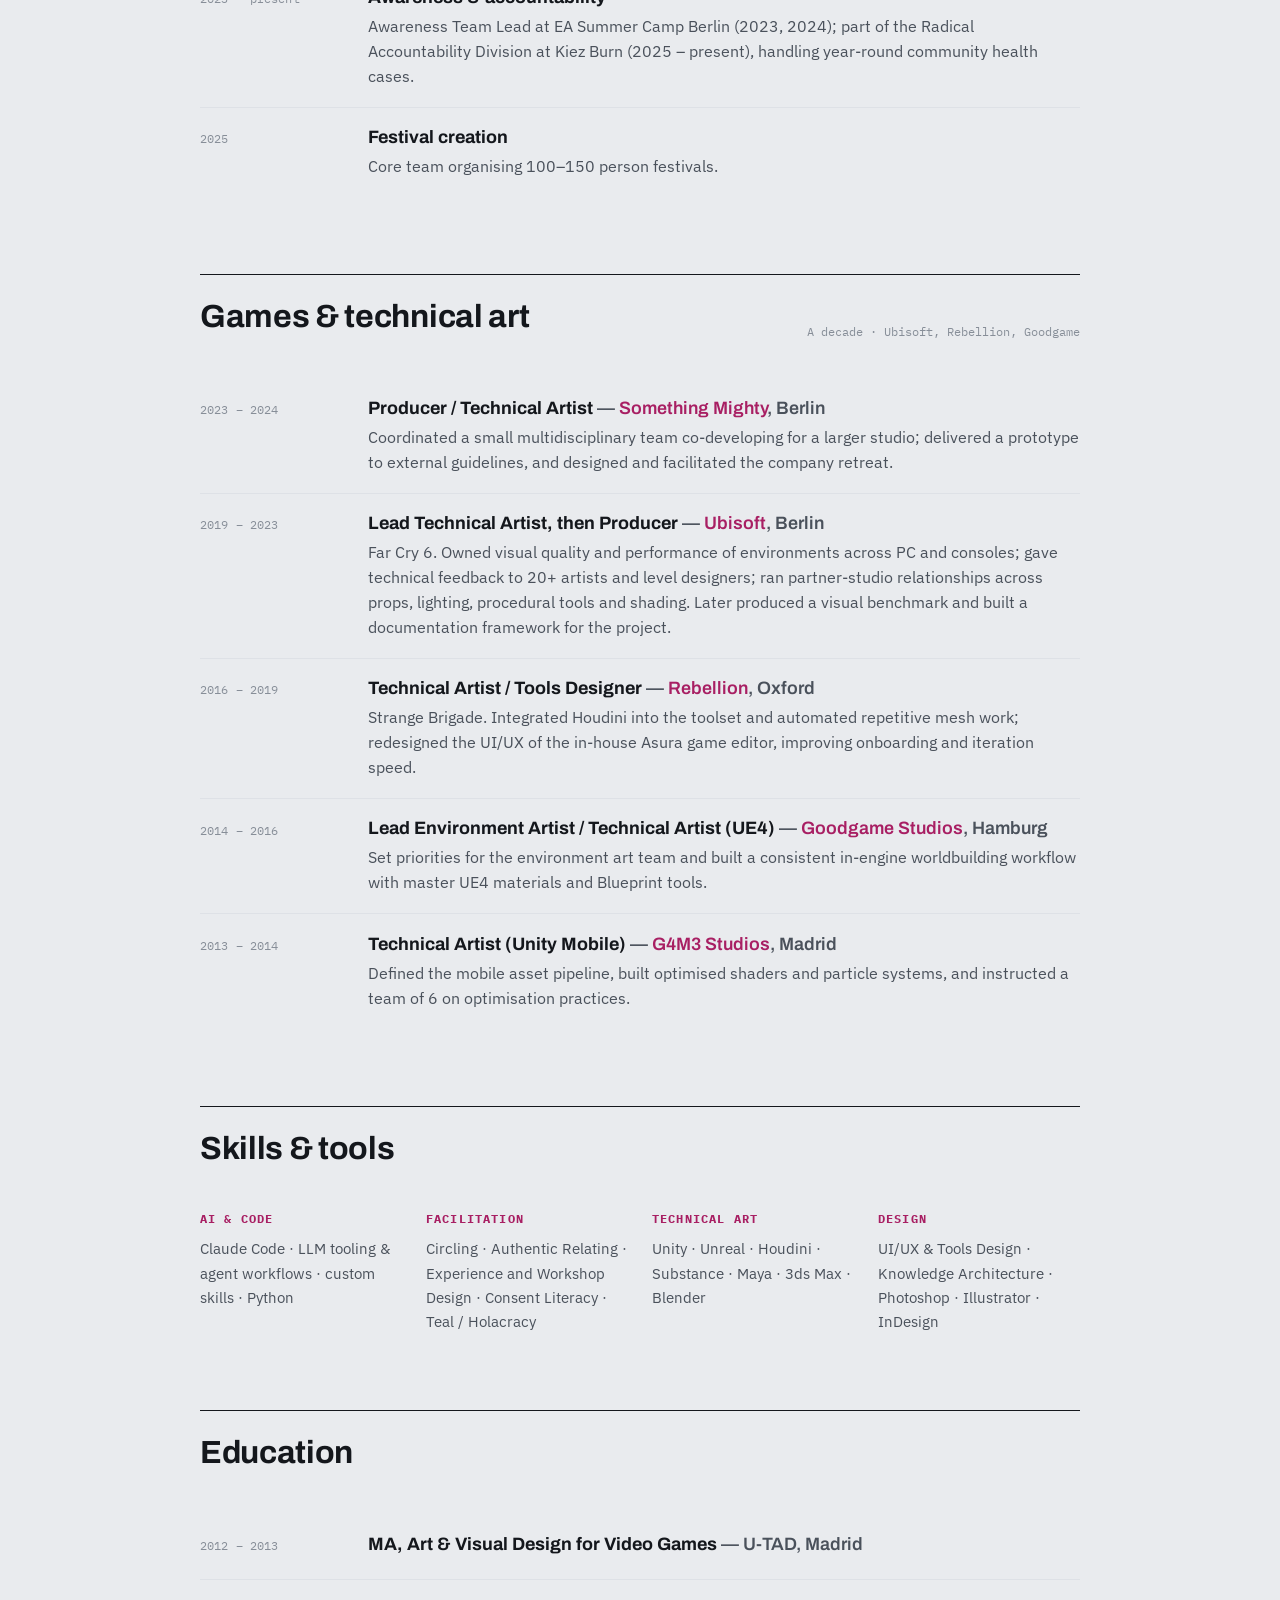
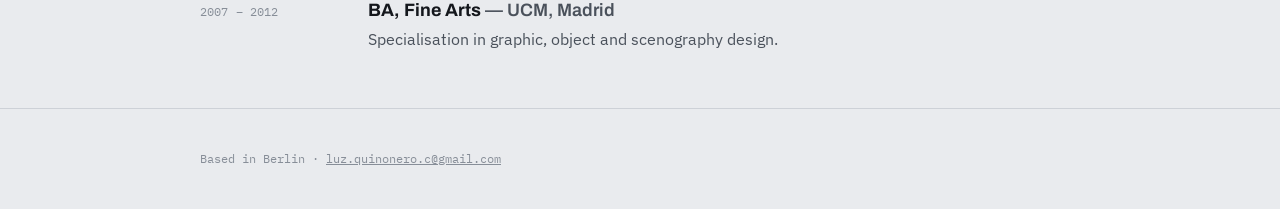
==== commit 2f13f802: "CV: add LinkedIn link to contact row Co-Authored-By: Claude Opus 4.8 (1M context) <noreply@anthropic" ====
--- a/cv.html
+++ b/cv.html
@@ -42,6 +42,7 @@
       <div class="cv-contact">
         <span>Based in Berlin</span>
         <a href="mailto:luz.quinonero.c@gmail.com">luz.quinonero.c@gmail.com</a>
+        <a href="https://www.linkedin.com/in/luzquinonero/" target="_blank" rel="noopener">LinkedIn ↗</a>
       </div>
     </section>
 
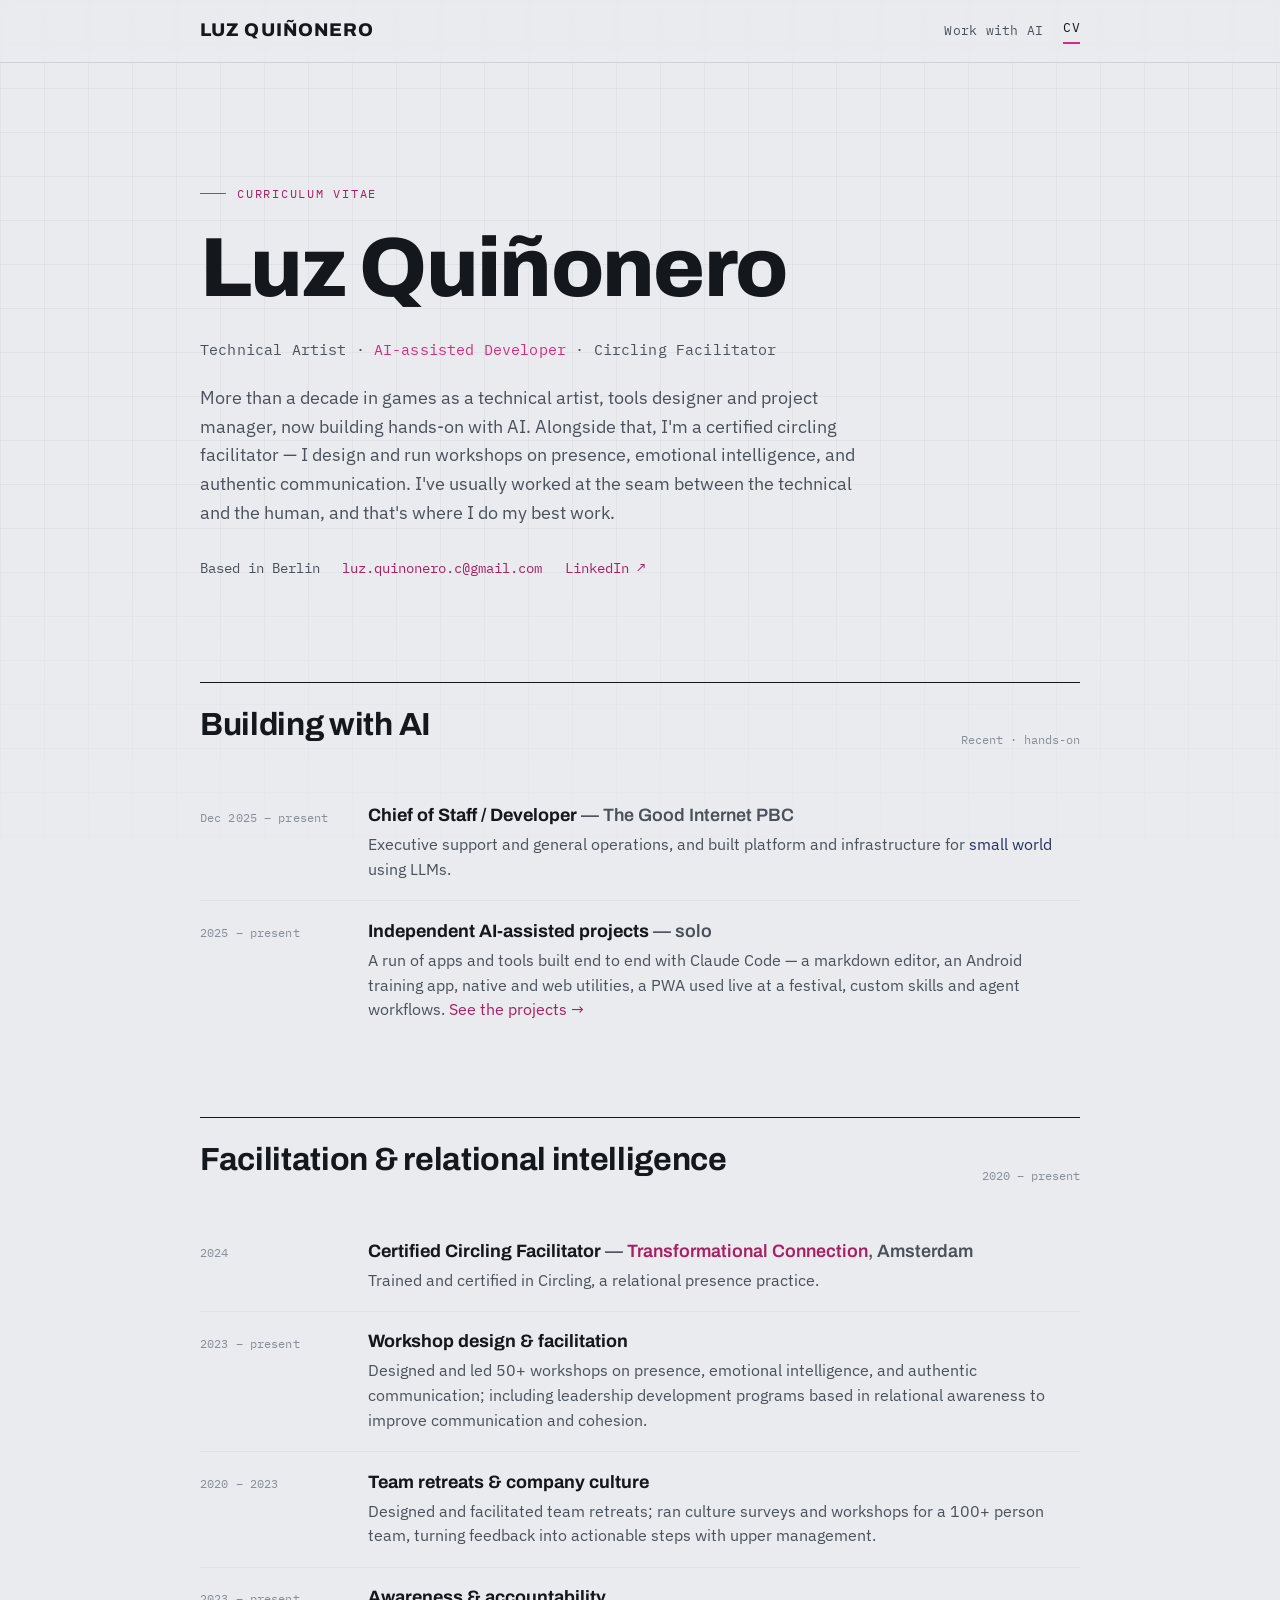
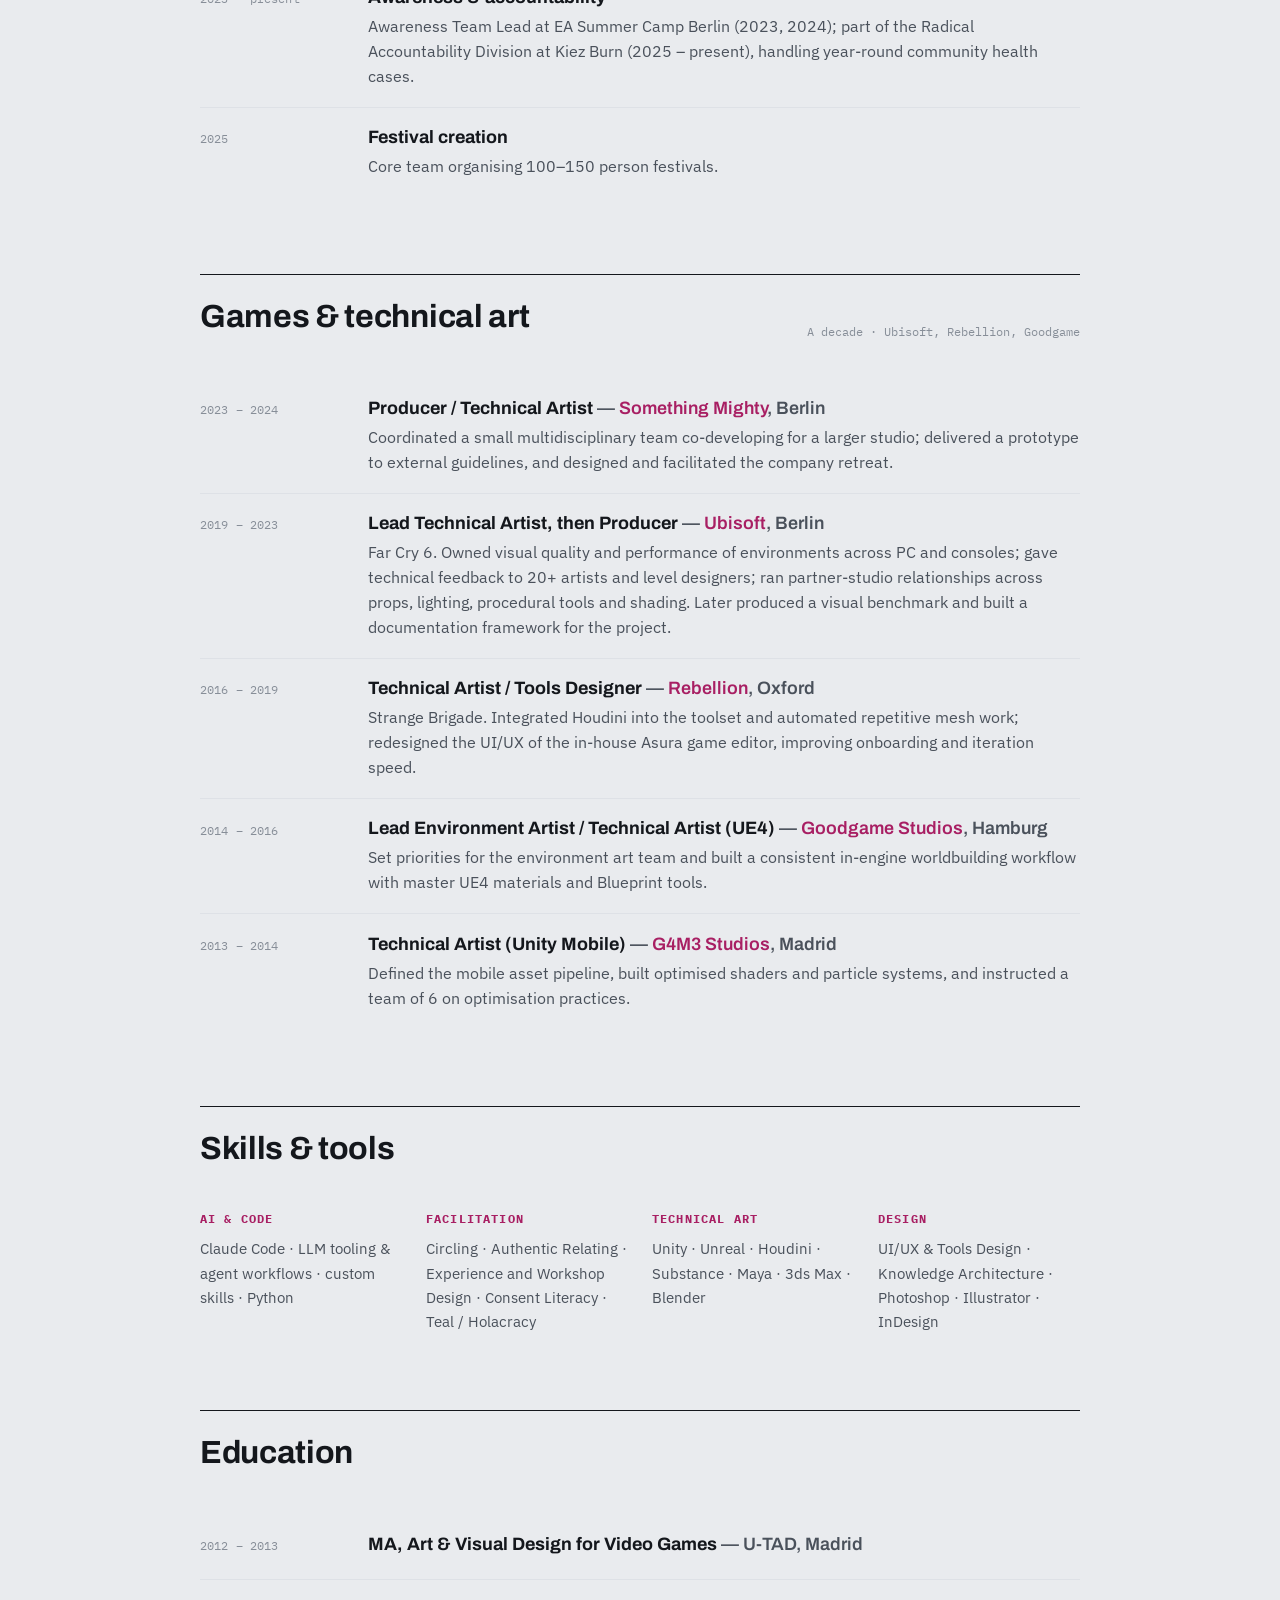
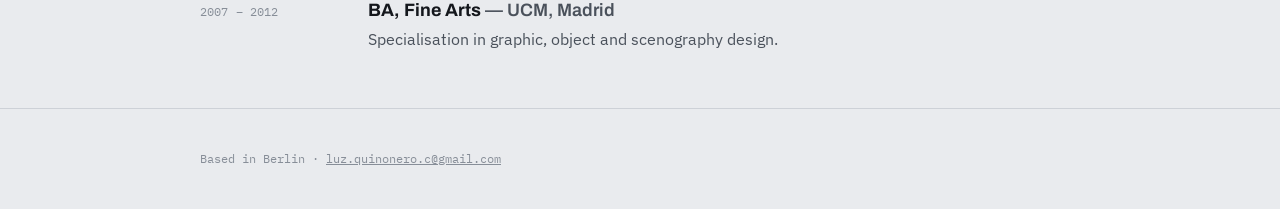
==== commit 1b3ee0e9: "small world brand color -> deep indigo; apply to inline mentions too --brand-sw = #26315E (near-blac" ====
--- a/cv.html
+++ b/cv.html
@@ -9,6 +9,9 @@
   <link rel="preconnect" href="https://fonts.gstatic.com" crossorigin />
   <link href="https://fonts.googleapis.com/css2?family=Archivo:wght@600;700;800&family=IBM+Plex+Mono:wght@400;500&family=IBM+Plex+Sans:wght@400;500;600&display=swap" rel="stylesheet" />
   <link rel="stylesheet" href="css/styles.css" />
+  <link rel="icon" href="favicon.svg" type="image/svg+xml" />
+  <link rel="icon" href="favicon-32.png" sizes="32x32" type="image/png" />
+  <link rel="apple-touch-icon" href="apple-touch-icon.png" />
 </head>
 <body class="cv-page">
   <div class="grid-overlay" aria-hidden="true"></div>
@@ -59,7 +62,7 @@
             <h3>Chief of Staff / Developer <span class="cv-org">— The Good Internet PBC</span></h3>
             <p>
               Executive support and general operations, and built platform and
-              infrastructure for small world using LLMs.
+              infrastructure for <span class="brand-sw">small world</span> using LLMs.
             </p>
           </div>
         </div>
--- a/css/styles.css
+++ b/css/styles.css
@@ -18,6 +18,7 @@
   --accent-deep: #A81F63;
   --teal:        #0E8F86;  /* channel-debug teal, used sparingly */
   --amber:       #B06A00;
+  --brand-sw:    #26315E;  /* small world brand accent — deep indigo */
 
   /* Missing-texture checker tones */
   --checker-a:   #14171C;
@@ -212,6 +213,7 @@
   display: block; background: var(--ink);
 }
 .card-index {
+  display: none; /* numbers removed */
   position: absolute; top: 0.7rem; left: 0.85rem;
   font-family: var(--mono); font-size: 0.85rem; font-weight: 500;
   color: #fff; background: rgba(20,23,28,0.55);
@@ -276,6 +278,7 @@
   letter-spacing: -0.01em; margin: 0;
 }
 .card-problem { margin: 0; color: var(--ink-soft); font-size: 0.98rem; }
+.brand-sw { color: var(--brand-sw); }
 
 /* status tag */
 .status {
@@ -375,8 +378,6 @@
   transition: border-color 160ms ease, box-shadow 160ms ease;
 }
 .wcard:hover { border-color: var(--accent); box-shadow: 0 16px 40px -20px rgba(20,23,28,0.42); }
-.wcard:nth-child(even) { grid-template-columns: 1.9fr 1fr; }
-.wcard:nth-child(even) .card-media { order: -1; }
 .wcard-body {
   padding: clamp(1.5rem, 3vw, 2.6rem);
   display: flex; flex-direction: column; gap: 0.9rem; justify-content: center;
@@ -392,9 +393,8 @@
 .cards--wide .card--more { align-self: stretch; grid-column: auto; }
 
 @media (max-width: 820px) {
-  .wcard, .wcard:nth-child(even) { grid-template-columns: 1fr; min-height: 0; }
-  .wcard .card-media,
-  .wcard:nth-child(even) .card-media { order: -1; aspect-ratio: 16 / 10; height: auto; }
+  .wcard { grid-template-columns: 1fr; min-height: 0; }
+  .wcard .card-media { order: -1; aspect-ratio: 16 / 10; height: auto; }
 }
 
 /* ---------- click-to-enlarge affordance ---------- */
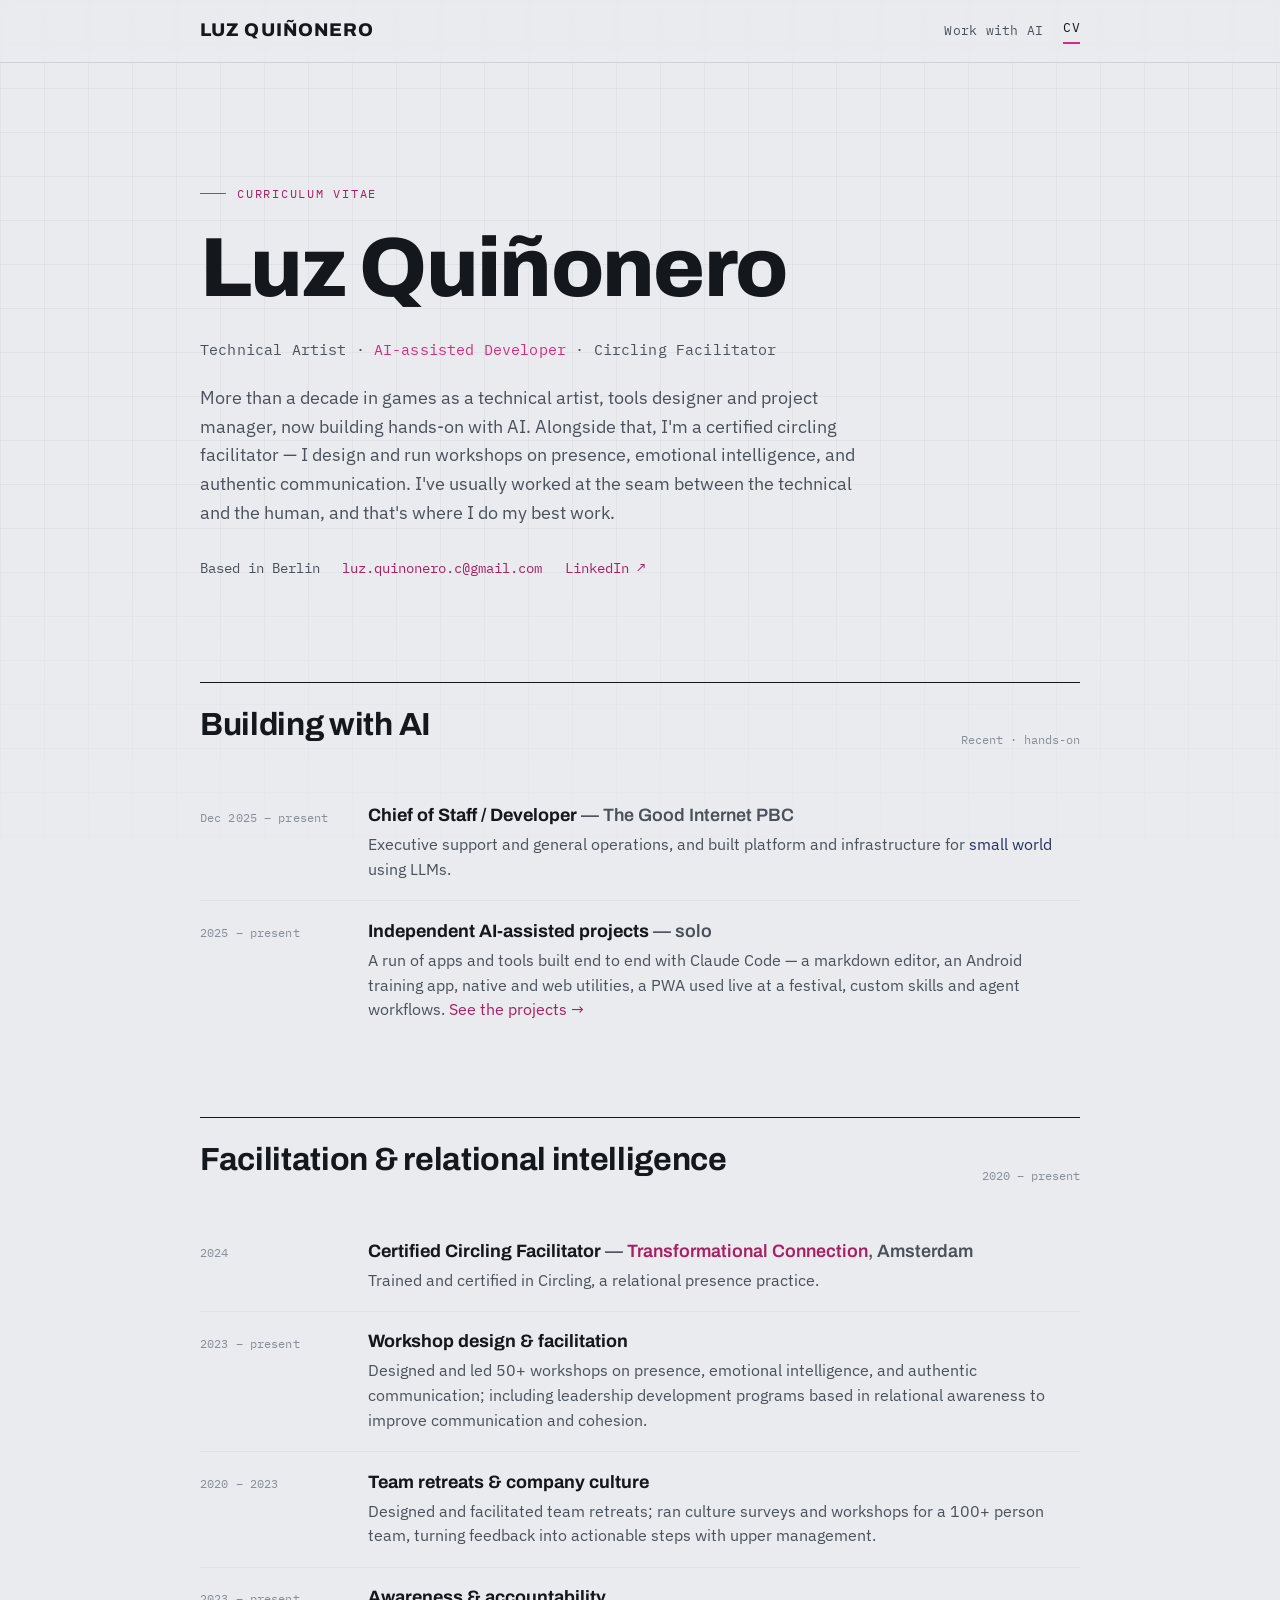
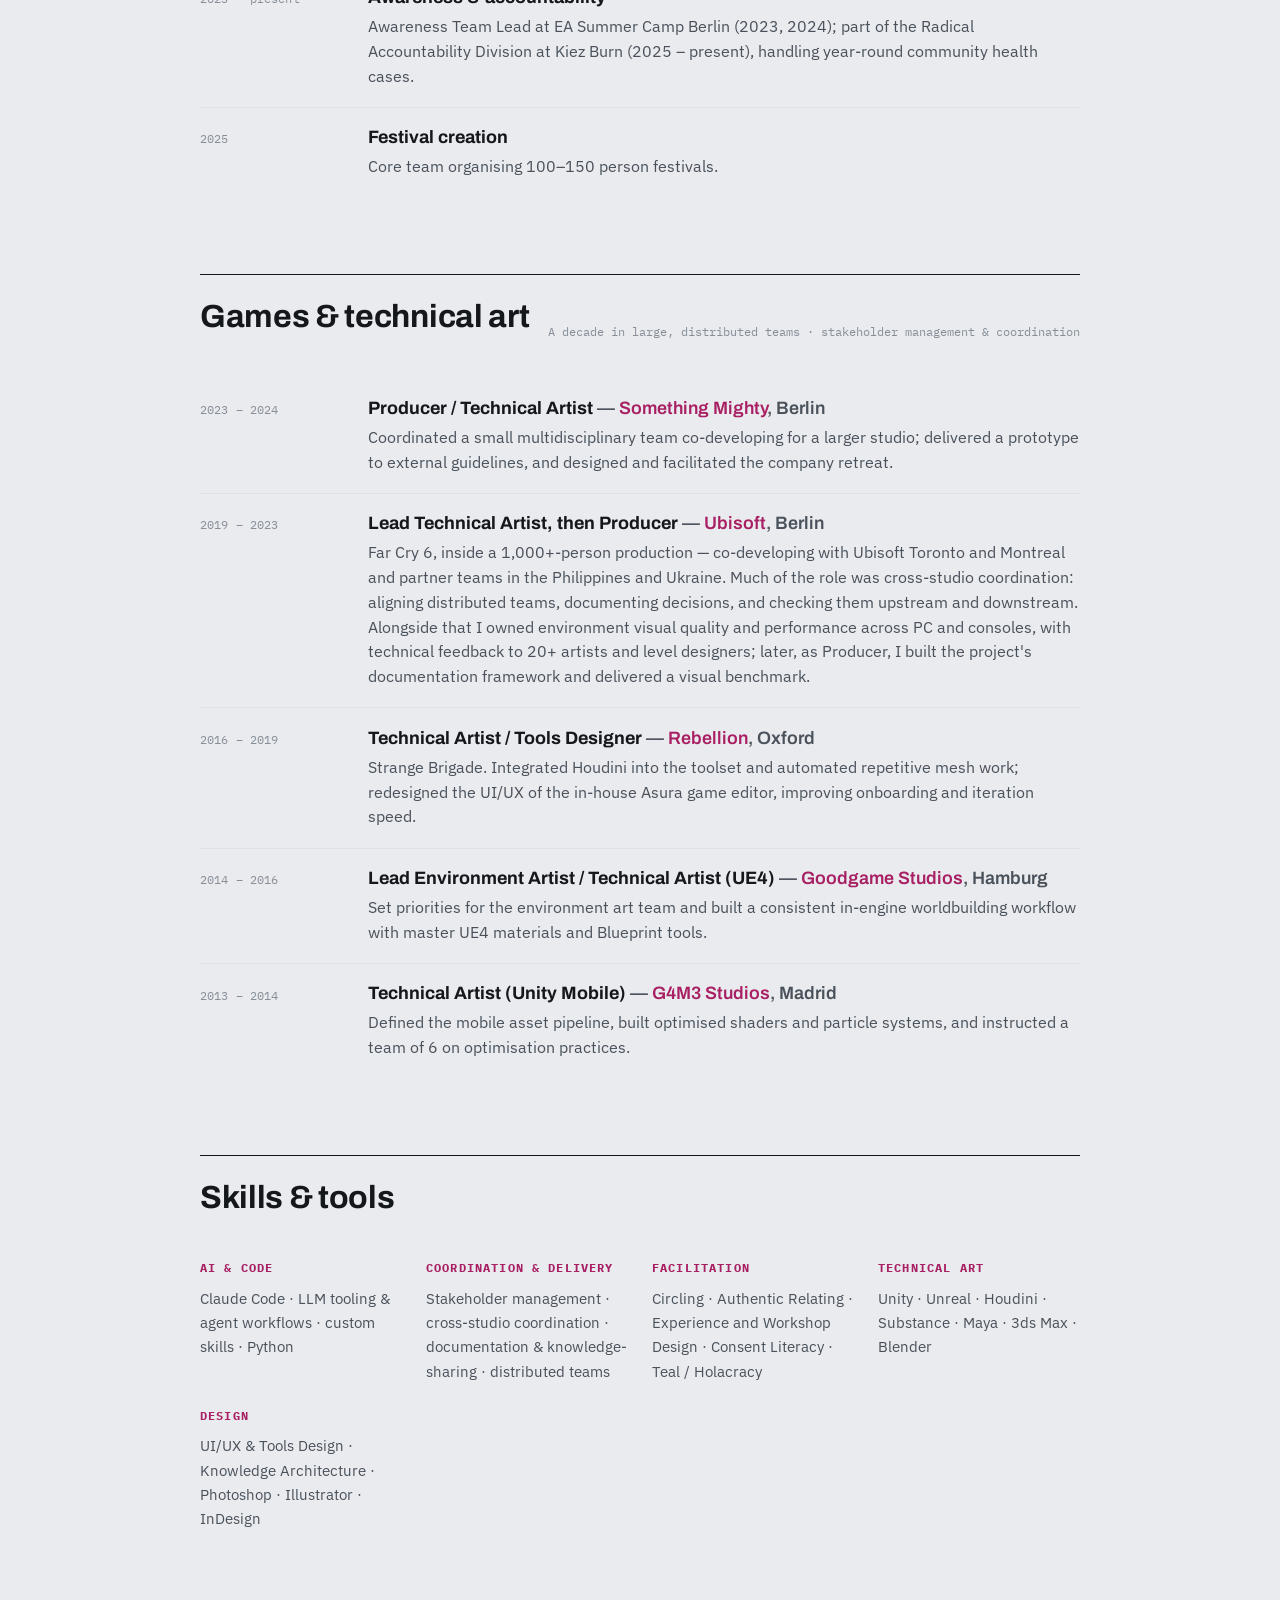
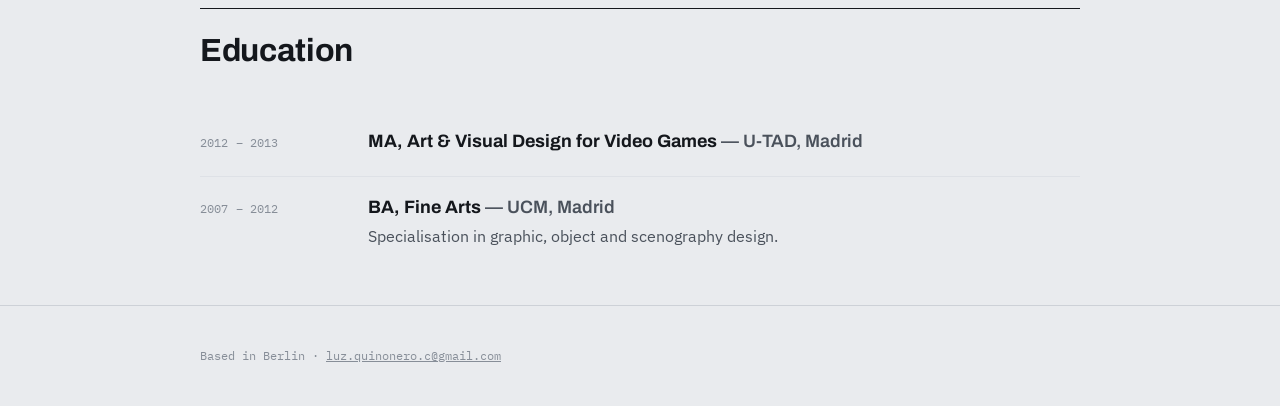
==== commit bb66900f: "CV: foreground scale + stakeholder coordination (FDE-relevant) - Ubisoft entry leads with the 1,000+" ====
--- a/cv.html
+++ b/cv.html
@@ -142,7 +142,7 @@
     <section class="cv-section wrap">
       <div class="work-head">
         <h2 class="section-title">Games &amp; technical art</h2>
-        <p class="section-note">A decade · Ubisoft, Rebellion, Goodgame</p>
+        <p class="section-note">A decade in large, distributed teams · stakeholder management &amp; coordination</p>
       </div>
       <div class="cv-entries">
         <div class="cv-entry">
@@ -161,11 +161,14 @@
           <div class="cv-what">
             <h3>Lead Technical Artist, then Producer <span class="cv-org">— <a href="https://www.ubisoft.com/de-de/company/careers/locations/germany/berlin" target="_blank" rel="noopener">Ubisoft</a>, Berlin</span></h3>
             <p>
-              Far Cry 6. Owned visual quality and performance of environments across
-              PC and consoles; gave technical feedback to 20+ artists and level
-              designers; ran partner-studio relationships across props, lighting,
-              procedural tools and shading. Later produced a visual benchmark and
-              built a documentation framework for the project.
+              Far Cry 6, inside a 1,000+-person production — co-developing with
+              Ubisoft Toronto and Montreal and partner teams in the Philippines and
+              Ukraine. Much of the role was cross-studio coordination: aligning
+              distributed teams, documenting decisions, and checking them upstream
+              and downstream. Alongside that I owned environment visual quality and
+              performance across PC and consoles, with technical feedback to 20+
+              artists and level designers; later, as Producer, I built the project's
+              documentation framework and delivered a visual benchmark.
             </p>
           </div>
         </div>
@@ -213,6 +216,10 @@
         <div class="cv-skill">
           <h4>AI &amp; code</h4>
           <p>Claude Code · LLM tooling &amp; agent workflows · custom skills · Python</p>
+        </div>
+        <div class="cv-skill">
+          <h4>Coordination &amp; delivery</h4>
+          <p>Stakeholder management · cross-studio coordination · documentation &amp; knowledge-sharing · distributed teams</p>
         </div>
         <div class="cv-skill">
           <h4>Facilitation</h4>
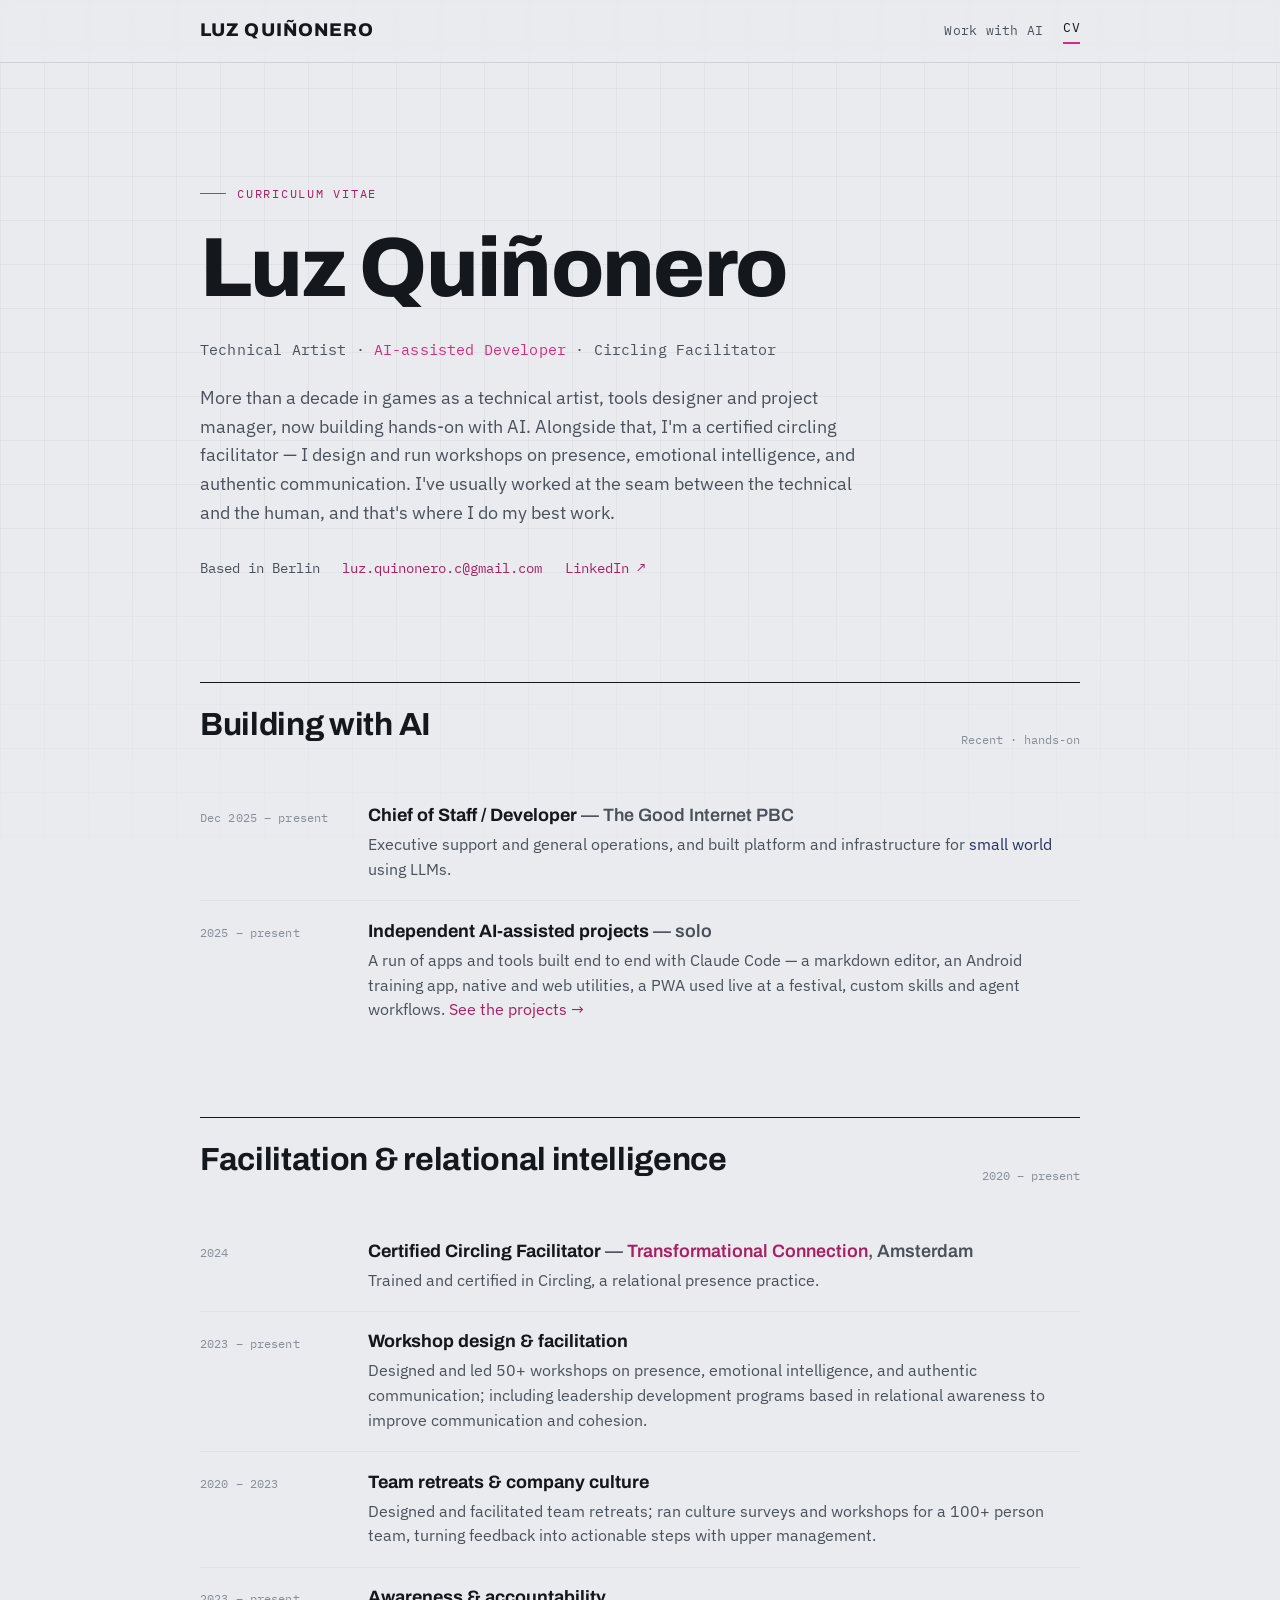
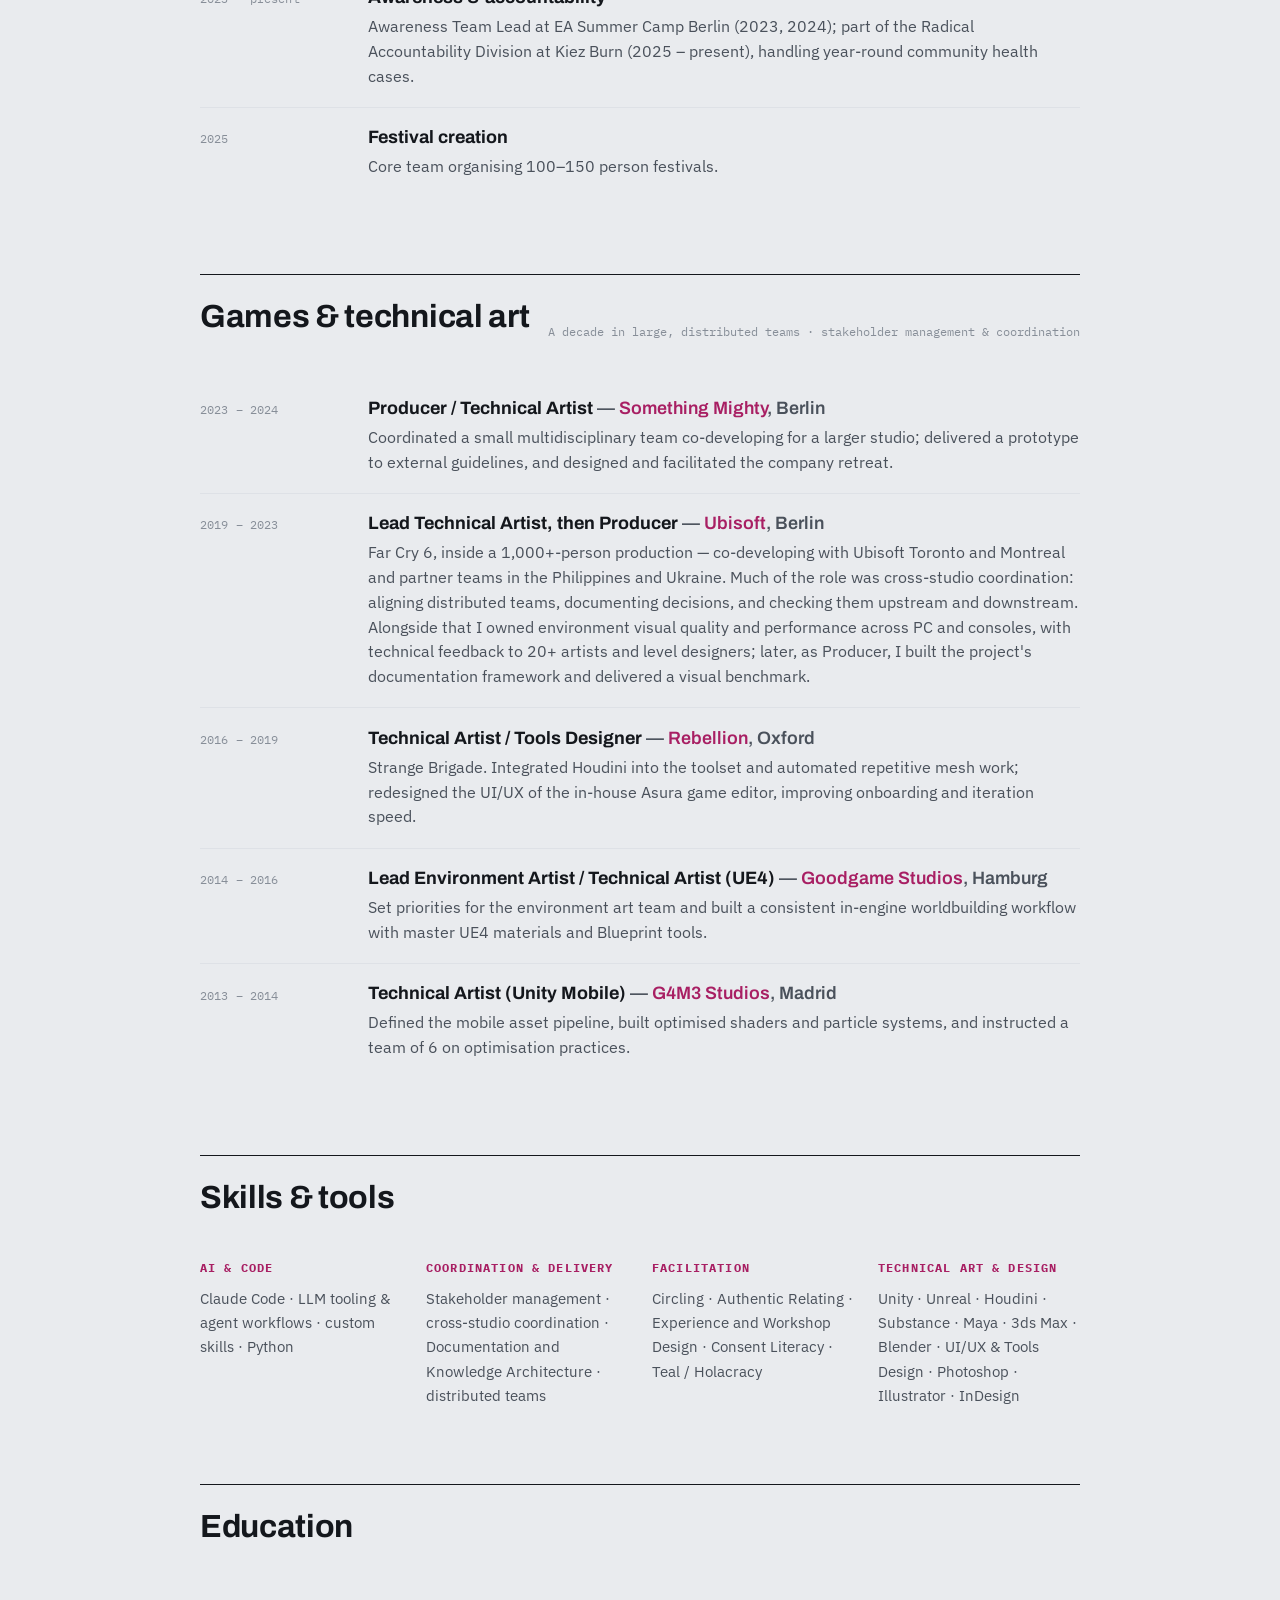
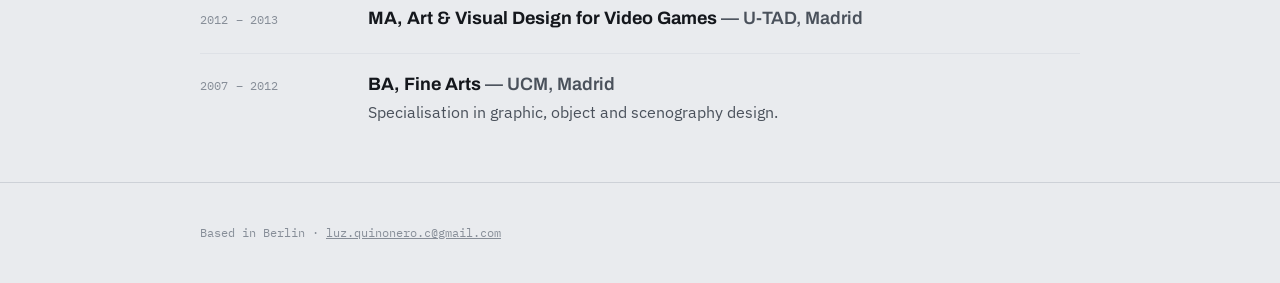
==== commit 8cf2ad1f: "CV skills: merge Technical art & Design; move Knowledge Architecture to Coordination Four groups in " ====
--- a/cv.html
+++ b/cv.html
@@ -219,19 +219,15 @@
         </div>
         <div class="cv-skill">
           <h4>Coordination &amp; delivery</h4>
-          <p>Stakeholder management · cross-studio coordination · documentation &amp; knowledge-sharing · distributed teams</p>
+          <p>Stakeholder management · cross-studio coordination · Documentation and Knowledge Architecture · distributed teams</p>
         </div>
         <div class="cv-skill">
           <h4>Facilitation</h4>
           <p>Circling · Authentic Relating · Experience and Workshop Design · Consent Literacy · Teal / Holacracy</p>
         </div>
         <div class="cv-skill">
-          <h4>Technical art</h4>
-          <p>Unity · Unreal · Houdini · Substance · Maya · 3ds Max · Blender</p>
-        </div>
-        <div class="cv-skill">
-          <h4>Design</h4>
-          <p>UI/UX &amp; Tools Design · Knowledge Architecture · Photoshop · Illustrator · InDesign</p>
+          <h4>Technical art &amp; design</h4>
+          <p>Unity · Unreal · Houdini · Substance · Maya · 3ds Max · Blender · UI/UX &amp; Tools Design · Photoshop · Illustrator · InDesign</p>
         </div>
       </div>
     </section>
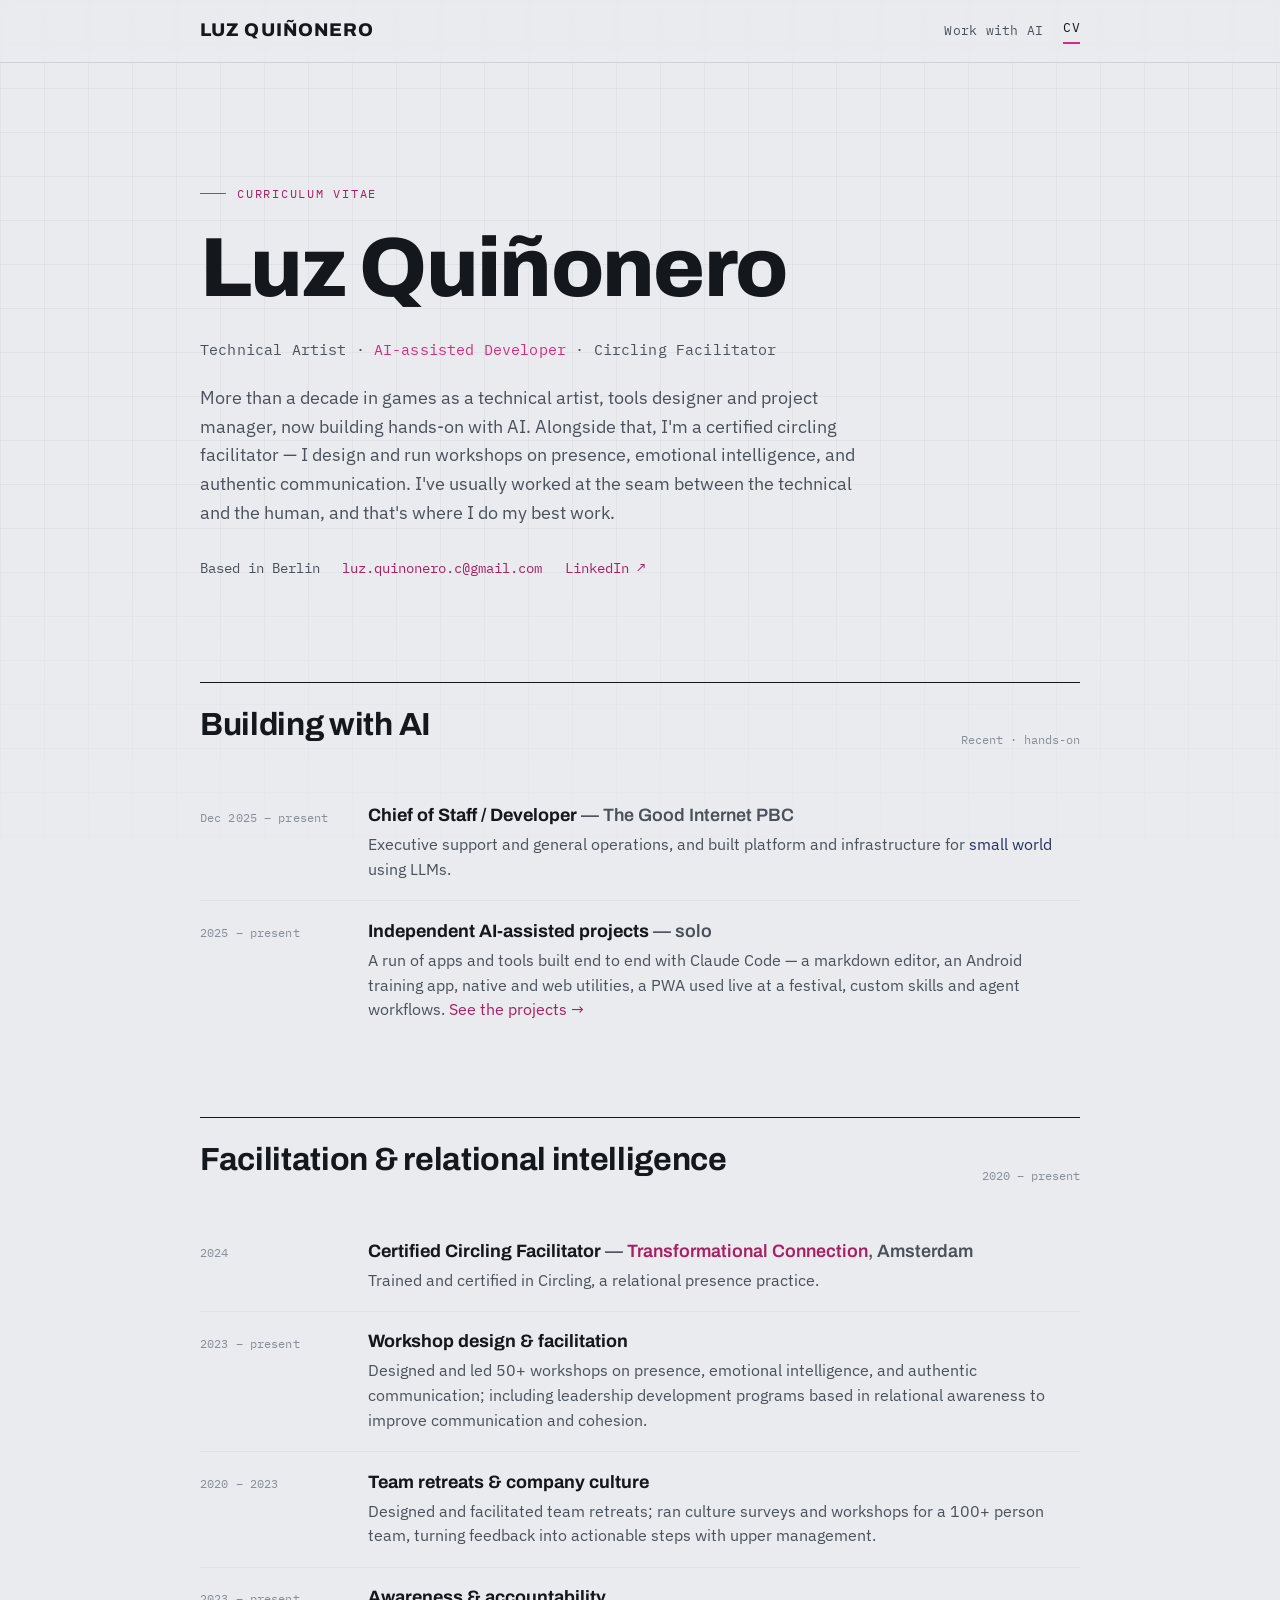
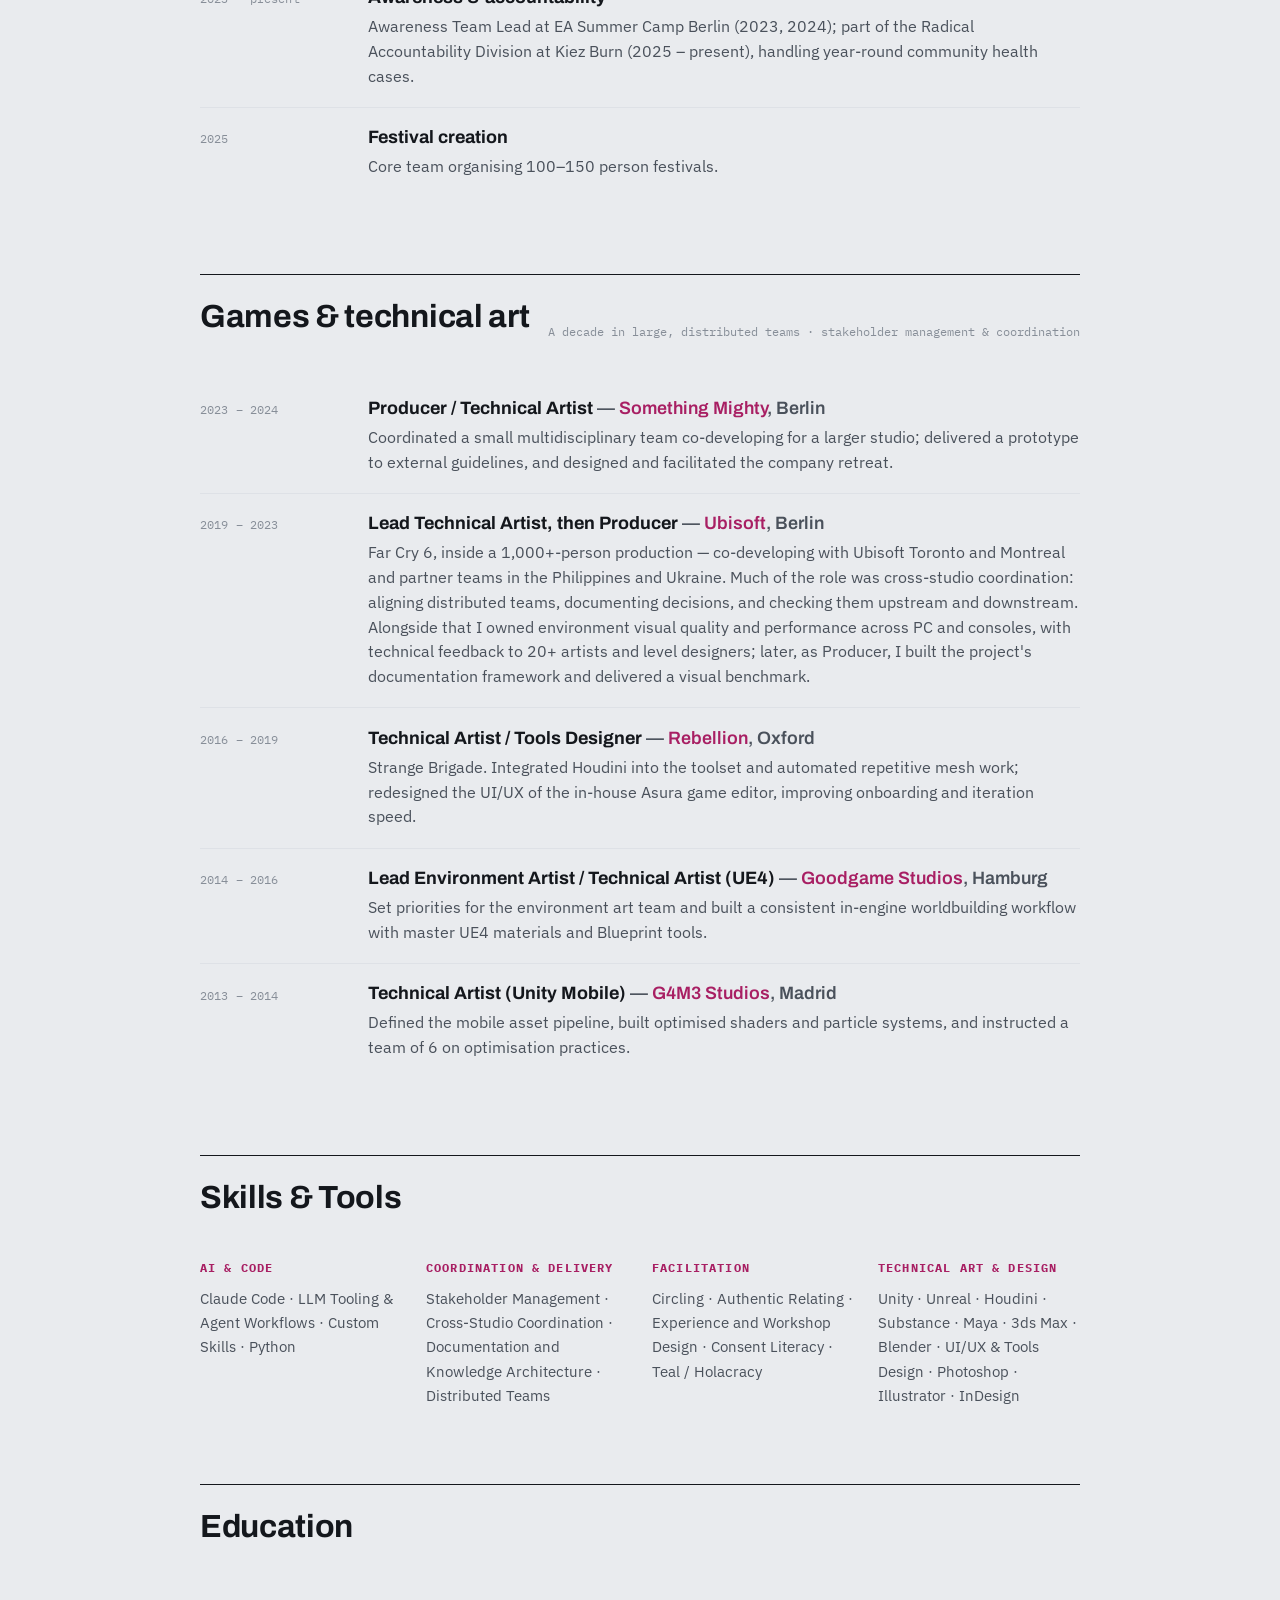
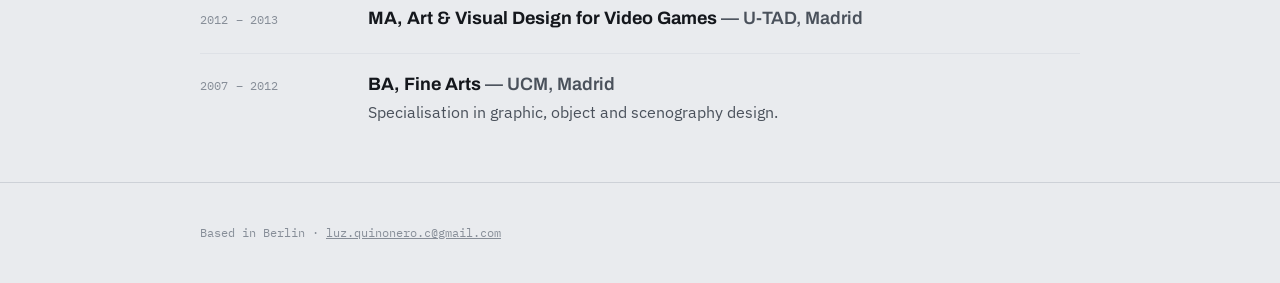
==== commit e65082d0: "CV: title-case Skills & Tools items Co-Authored-By: Claude Opus 4.8 (1M context) <noreply@anthropic." ====
--- a/cv.html
+++ b/cv.html
@@ -210,16 +210,16 @@
     <!-- SKILLS -->
     <section class="cv-section wrap">
       <div class="work-head">
-        <h2 class="section-title">Skills &amp; tools</h2>
+        <h2 class="section-title">Skills &amp; Tools</h2>
       </div>
       <div class="cv-skills">
         <div class="cv-skill">
           <h4>AI &amp; code</h4>
-          <p>Claude Code · LLM tooling &amp; agent workflows · custom skills · Python</p>
+          <p>Claude Code · LLM Tooling &amp; Agent Workflows · Custom Skills · Python</p>
         </div>
         <div class="cv-skill">
           <h4>Coordination &amp; delivery</h4>
-          <p>Stakeholder management · cross-studio coordination · Documentation and Knowledge Architecture · distributed teams</p>
+          <p>Stakeholder Management · Cross-Studio Coordination · Documentation and Knowledge Architecture · Distributed Teams</p>
         </div>
         <div class="cv-skill">
           <h4>Facilitation</h4>
